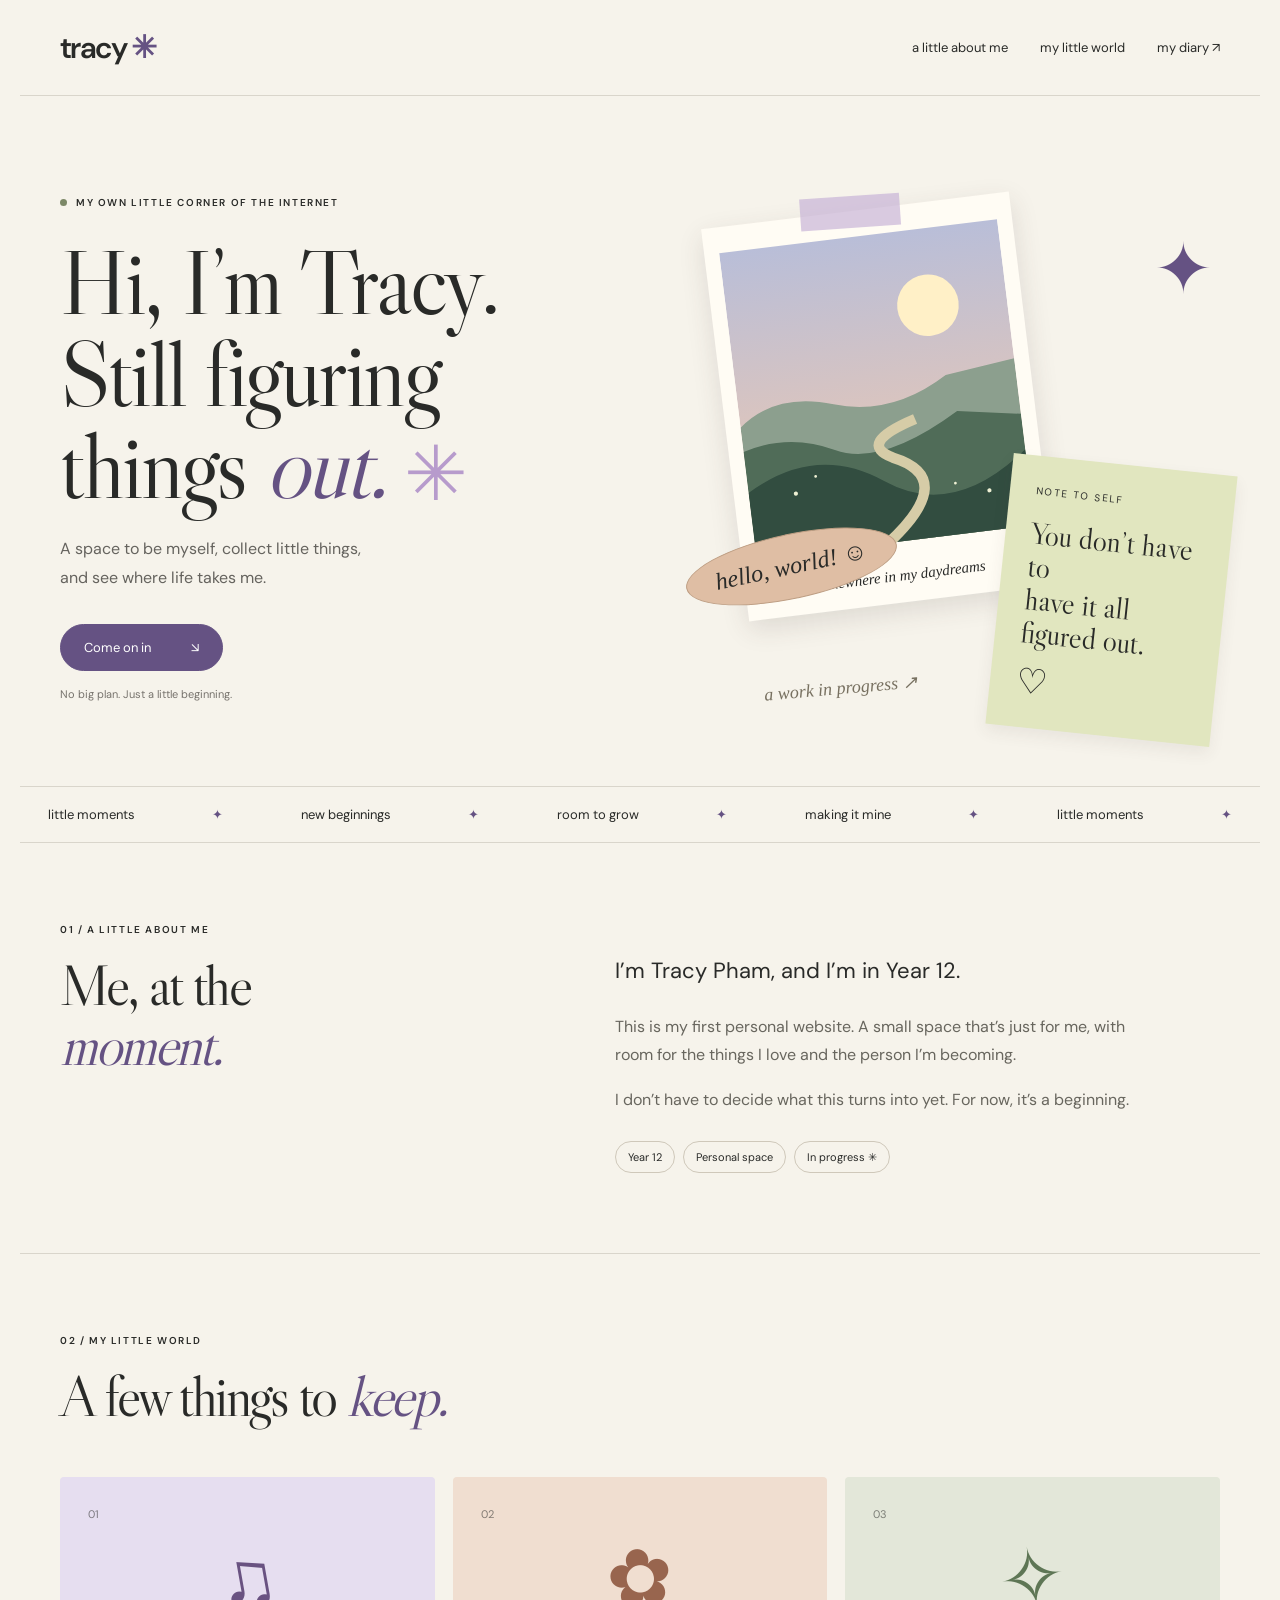
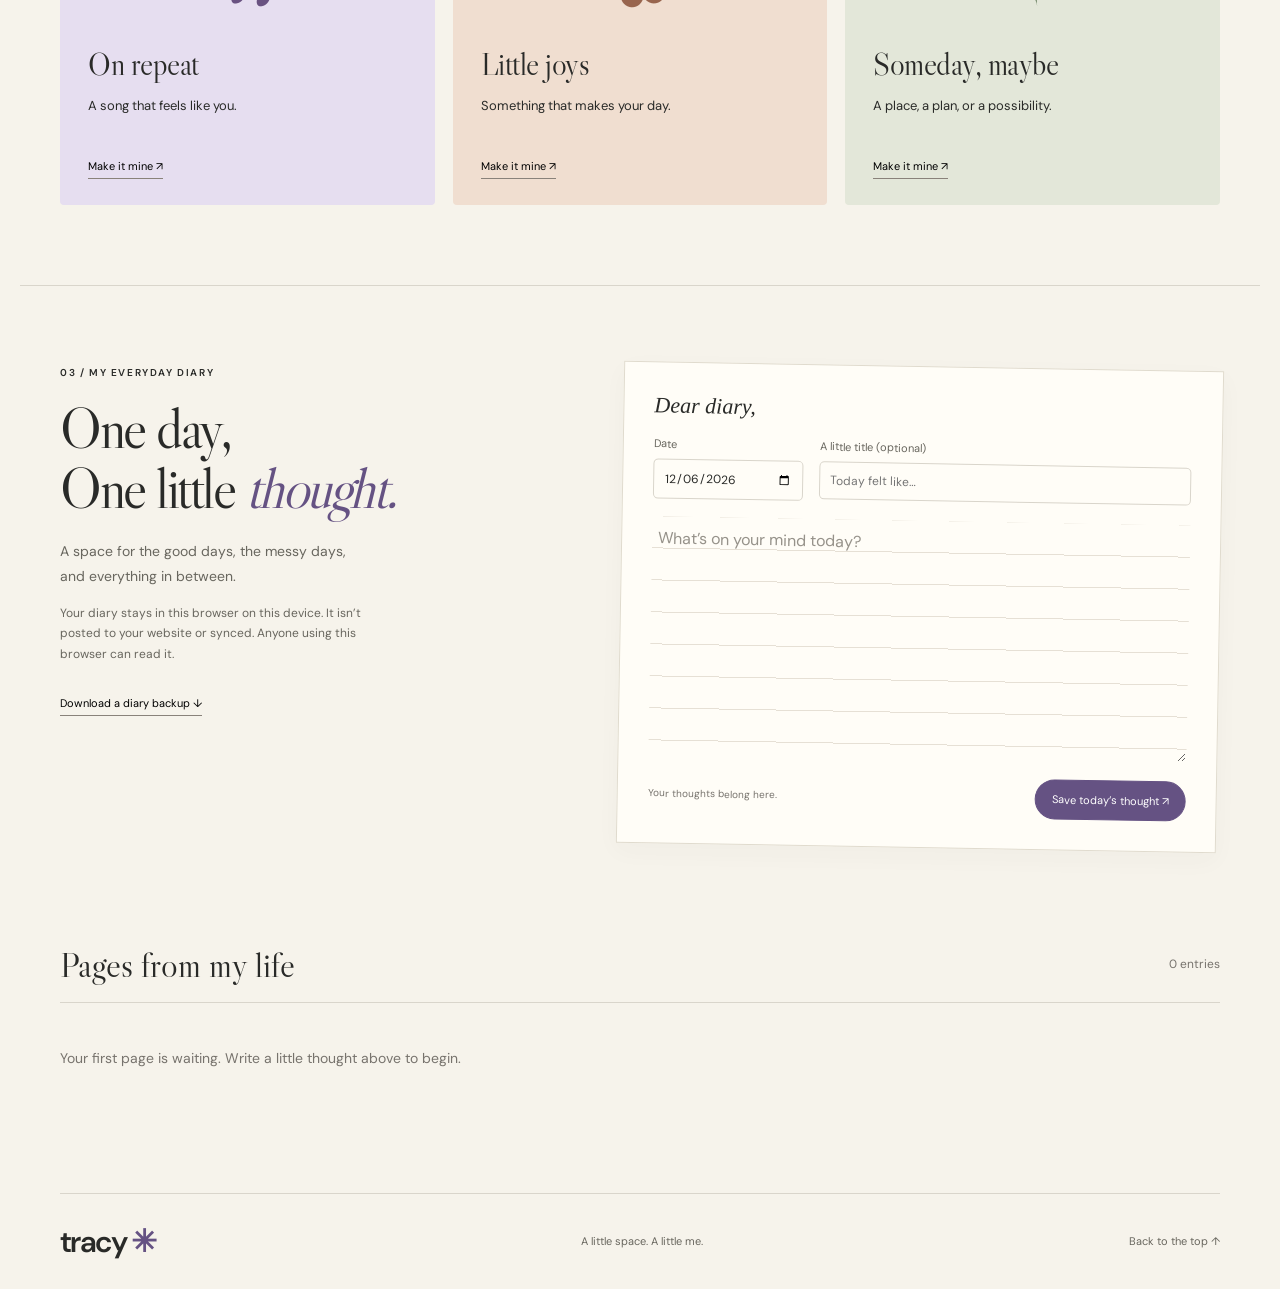
==== index.html @ 5a99266e "Change diary heading punctuation to a comma" ====
<!doctype html>
<html lang="en"><head><meta charset="utf-8"><meta name="viewport" content="width=device-width,initial-scale=1"><meta name="theme-color" content="#f6f3eb"><meta name="description" content="Tracy Pham's little corner of the internet. A place for thoughts, favourite things, and whatever comes next."><title>Tracy’s little corner</title><link rel="stylesheet" href="style.css"></head>
<body><header><a class="brand" href="#home">tracy<span>✳</span></a><nav aria-label="Main navigation"><a href="#about">a little about me</a><a href="#things">my little world</a><a href="#notes">my diary ↗</a></nav></header>
<main id="home"><section class="hero"><div class="hero-copy"><div class="eyebrow"><span class="dot"></span> MY OWN LITTLE CORNER OF THE INTERNET</div><h1>Hi, I’m Tracy.<br>Still figuring<br>things <em>out.</em><span class="asterisk" aria-hidden="true">✳</span></h1><p>A space to be myself, collect little things,<br class="desktop"> and see where life takes me.</p><a class="button" href="#about">Come on in <span>↘</span></a><div class="tiny">No big plan. Just a little beginning.</div></div>
<div class="collage" aria-label="Illustrated scrapbook with a sun, mountains, and a handwritten note"><div class="orbit" aria-hidden="true">✦</div><div class="photo"><div class="tape"></div><svg viewBox="0 0 400 440" role="img" aria-label="A peaceful illustrated landscape"><defs><linearGradient id="sky" x2="0" y2="1"><stop stop-color="#b9bed8"/><stop offset="1" stop-color="#f2c9ad"/></linearGradient></defs><rect width="400" height="440" fill="url(#sky)"/><circle cx="287" cy="110" r="44" fill="#fff0c7"/><path d="M0 251 Q55 207 136 234 T300 212 L400 200 V440 H0" fill="#8c9f8e"/><path d="M0 286 Q67 267 130 299 T310 265 L400 280 V440 H0" fill="#506c58"/><path d="M0 345 Q104 286 195 352 T400 331 V440 H0" fill="#324d40"/><path d="M190 440 Q300 360 211 320 Q161 294 249 269" fill="none" stroke="#d6cca7" stroke-width="15"/><g fill="#eef0d4"><circle cx="67" cy="354" r="3"/><circle cx="98" cy="333" r="2"/><circle cx="342" cy="383" r="3"/><circle cx="295" cy="367" r="2"/></g></svg><p>somewhere in my daydreams</p></div><div class="sticky"><span>note to self</span><p>You don’t have to<br>have it all<br>figured out.</p><span class="heart">♡</span></div><div class="name-sticker">hello, world! ☺</div><div class="scribble">a work in progress ↗</div></div></section>
<div class="ticker" aria-hidden="true">little moments <span>✦</span> new beginnings <span>✦</span> room to grow <span>✦</span> making it mine <span>✦</span> little moments <span>✦</span></div>
<section id="about" class="about"><div><div class="eyebrow">01 / A LITTLE ABOUT ME</div><h2>Me, at the<br><em>moment.</em></h2></div><div class="about-copy"><p class="lead">I’m Tracy Pham, and I’m in Year 12.</p><p>This is my first personal website. A small space that’s just for me, with room for the things I love and the person I’m becoming.</p><p>I don’t have to decide what this turns into yet. For now, it’s a beginning.</p><div class="tags"><span>Year 12</span><span>Personal space</span><span>In progress ✳</span></div></div></section>
<section id="things" class="world"><div class="section-top"><div><div class="eyebrow">02 / MY LITTLE WORLD</div><h2>A few things to <em>keep.</em></h2></div></div><div class="cards"><article class="card lavender"><span class="card-number">01</span><div class="card-art" aria-hidden="true">♫</div><h3>On repeat</h3><p id="music">A song that feels like you.</p><button class="edit" data-key="music" data-title="What’s on repeat?">Make it mine ↗</button></article><article class="card peach"><span class="card-number">02</span><div class="card-art flower" aria-hidden="true">✿</div><h3>Little joys</h3><p id="joy">Something that makes your day.</p><button class="edit" data-key="joy" data-title="What’s a little joy?">Make it mine ↗</button></article><article class="card green"><span class="card-number">03</span><div class="card-art" aria-hidden="true">✧</div><h3>Someday, maybe</h3><p id="dream">A place, a plan, or a possibility.</p><button class="edit" data-key="dream" data-title="What’s a someday dream?">Make it mine ↗</button></article></div></section>
<section id="notes" class="notes diary"><div><div class="eyebrow">03 / MY EVERYDAY DIARY</div><h2>One day,<br>One little <em>thought.</em></h2><p>A space for the good days, the messy days,<br>and everything in between.</p><p class="diary-privacy">Your diary stays in this browser on this device. It isn’t posted to your website or synced. Anyone using this browser can read it.</p><button id="export-diary" class="edit" type="button">Download a diary backup ↓</button></div><form id="note-form"><label for="note">Dear diary,</label><div class="diary-fields"><div><label for="entry-date">Date</label><input id="entry-date" type="date" required></div><div><label for="entry-title">A little title (optional)</label><input id="entry-title" maxlength="100" placeholder="Today felt like…"></div></div><textarea id="note" maxlength="12000" placeholder="What’s on your mind today?" rows="7" required></textarea><div class="note-bottom"><span id="save-status" role="status">Your thoughts belong here.</span><div class="diary-actions"><button id="cancel-edit" class="edit" type="button" hidden>Cancel edit</button><button id="save-entry" class="button" type="submit">Save today’s thought ↗</button></div></div></form><div class="diary-history"><div class="history-heading"><h3>Pages from my life</h3><span id="entry-count">0 entries</span></div><div id="diary-entries"></div></div></section>
<footer><a class="brand" href="#home">tracy<span>✳</span></a><p>A little space. A little me.</p><a href="#home">Back to the top ↑</a></footer></main>
<dialog id="edit-dialog"><form id="edit-form"><button class="close" type="button" aria-label="Close editor">×</button><h2 id="edit-title">Make it mine</h2><label for="edit-value">Your favourite thing</label><textarea id="edit-value" maxlength="180" rows="3" required></textarea><p>Your edit is saved on this browser only.</p><button class="button" type="submit">Save my favourite ↗</button></form></dialog><script src="app.js"></script><script src="diary.js"></script></body></html>
---- style.css ----
@import url('https://fonts.googleapis.com/css2?family=DM+Sans:wght@400;500;600;700&family=Libre+Caslon+Display&display=swap');
:root{--paper:#f6f3eb;--ink:#292a28;--purple:#655283;--line:#d9d5cb}*{box-sizing:border-box}html{scroll-behavior:smooth;scroll-padding-top:25px}body{margin:0;background:var(--paper);color:var(--ink);font-family:'DM Sans',sans-serif;font-size:16px}a{color:inherit;text-decoration:none}button,textarea{font:inherit}button,a,textarea{outline-offset:5px}header,main{max-width:1240px;margin:auto}header{display:flex;justify-content:space-between;align-items:center;padding:27px 40px;border-bottom:1px solid var(--line)}.brand{font-size:30px;font-weight:600;letter-spacing:-1.6px}.brand span{display:inline-block;color:var(--purple);font-size:31px;margin-left:5px}nav{display:flex;gap:32px;font-size:13px}nav a:hover,footer a:hover{text-decoration:underline}.hero{display:grid;grid-template-columns:1.1fr 1fr;min-height:690px;padding:73px 40px 58px;gap:35px;align-items:center}.eyebrow{font-size:10px;letter-spacing:1.6px;font-weight:600;display:flex;gap:9px;align-items:center}.dot{width:7px;height:7px;border-radius:100%;background:#7c8867}h1,h2{font-family:'Libre Caslon Display',Georgia,serif;font-weight:400;letter-spacing:-2.5px}h1{font-size:93px;line-height:.99;margin:27px 0 23px;position:relative}em{color:var(--purple);font-weight:400}.asterisk{color:#b79bcc;font-family:serif;font-size:76px;position:absolute;bottom:0;margin-left:18px}.hero-copy>p{font-size:16px;line-height:1.8;color:#65635e}.button{display:inline-flex;background:var(--purple);border:1px solid var(--purple);color:white;padding:14px 23px;border-radius:100px;gap:40px;align-items:center;font-size:13px;cursor:pointer}.button:hover{background:#4e3e68}.hero .button{margin-top:15px}.tiny{font-size:11px;color:#77736d;margin-top:16px}.collage{position:relative;height:500px}.photo{position:absolute;left:40px;top:10px;width:310px;background:#fffcf4;padding:15px 15px 3px;transform:rotate(-7deg);box-shadow:0 9px 27px #40383122}.photo svg{width:100%;display:block;height:330px;object-fit:cover}.photo p{font-family:Georgia,serif;font-style:italic;text-align:center;font-size:15px}.tape{position:absolute;top:-15px;left:100px;width:100px;height:32px;background:#c6b1d6a8;transform:rotate(3deg)}.sticky{position:absolute;top:265px;right:-4px;background:#e1e6bf;padding:23px 26px;width:225px;transform:rotate(6deg);box-shadow:0 7px 16px #40383113}.sticky>span:first-child{font-size:10px;text-transform:uppercase;letter-spacing:1.5px}.sticky p{font-family:'Libre Caslon Display',Georgia,serif;font-size:30px;line-height:1.1;margin:17px 0 10px}.heart{font-size:35px}.name-sticker{position:absolute;left:0;top:335px;background:#dfbea4;border:1px solid #be9e83;border-radius:50%;padding:18px 29px;font-family:Georgia,serif;font-style:italic;font-size:24px;transform:rotate(-12deg)}.orbit{position:absolute;right:7px;top:25px;font-size:70px;color:var(--purple)}.scribble{position:absolute;bottom:0;left:80px;font:italic 18px Georgia,serif;color:#777060;transform:rotate(-5deg)}.ticker{border-top:1px solid var(--line);border-bottom:1px solid var(--line);display:flex;justify-content:space-around;gap:22px;white-space:nowrap;overflow:hidden;padding:19px 0;font-size:13px}.ticker span{color:var(--purple)}section:not(.hero){padding:80px 40px}.about{display:grid;grid-template-columns:1fr 1.3fr;gap:90px;border-bottom:1px solid var(--line)}h2{font-size:57px;line-height:1.05;margin:20px 0}.about-copy{padding-top:28px;max-width:550px}.about-copy p{color:#68665e;line-height:1.8}.about-copy .lead{color:var(--ink);font-size:22px;margin-top:0}.tags{display:flex;gap:8px;flex-wrap:wrap;margin-top:26px}.tags span{font-size:11px;padding:8px 12px;border:1px solid #cfc8ba;border-radius:30px}.section-top{display:flex;justify-content:space-between;align-items:center;margin-bottom:30px}.section-top>p{font-size:13px;line-height:1.8;color:#68665e}.cards{display:grid;grid-template-columns:repeat(3,1fr);gap:18px}.card{padding:25px 28px 26px;border-radius:4px;position:relative;min-height:310px}.lavender{background:#e6def0}.peach{background:#f0ded0}.green{background:#e3e7d9}.card-number{font-size:11px;opacity:.55}.card-art{text-align:center;font:80px Georgia,serif;color:#695281;height:112px;line-height:112px;transform:rotate(-10deg)}.flower{color:#98654e}.green .card-art{color:#5e7655}.card h3{font-family:'Libre Caslon Display',Georgia,serif;font-weight:400;font-size:31px;letter-spacing:-.5px;margin:10px 0}.card p{font-size:13px;line-height:1.6;min-height:42px;overflow-wrap:anywhere}.edit{background:none;border:0;border-bottom:1px solid #89827a;padding:8px 0 5px;font-size:11px;cursor:pointer}.edit:hover{color:var(--purple)}.storage-note{color:#77736d;font-size:11px;margin-top:20px}.notes{border-top:1px solid var(--line);display:grid;grid-template-columns:1fr 1.2fr;gap:60px}.notes>div>p{font-size:14px;line-height:1.8;color:#68665e}#note-form{background:#fffdf7;border:1px solid #e0dbce;padding:30px;transform:rotate(1deg);box-shadow:0 8px 25px #40383108}label{display:block;font-family:Georgia,serif;font-style:italic;font-size:22px;margin-bottom:18px}textarea{width:100%;resize:vertical;color:var(--ink);background:transparent;border:0;line-height:2;padding:6px;background-image:repeating-linear-gradient(transparent,transparent 31px,#e6e0d5 31px,#e6e0d5 32px)}textarea::placeholder{color:#96928a}.note-bottom{display:flex;align-items:center;justify-content:space-between;gap:20px;margin-top:15px}#save-status{font-size:10px;color:#77736d}.note-bottom .button{font-size:11px;padding:12px 16px;gap:6px}footer{margin:0 40px;border-top:1px solid var(--line);padding:27px 0;display:flex;justify-content:space-between;align-items:center}footer p,footer>a:last-child{font-size:11px;color:#68665e}dialog{background:var(--paper);color:var(--ink);border:1px solid var(--line);border-radius:12px;padding:32px;max-width:480px;width:calc(100% - 36px)}dialog::backdrop{background:#292a2855;backdrop-filter:blur(3px)}dialog h2{font-size:40px;letter-spacing:-1px}dialog label{font:12px 'DM Sans',sans-serif;margin-top:25px}dialog p{font-size:11px;color:#77736d}dialog .close{position:absolute;right:17px;top:10px;border:0;background:transparent;font-size:28px;cursor:pointer}dialog .button{margin-top:15px}@media(min-width:1300px){.hero{min-height:740px}}@media(max-width:900px){h1{font-size:75px}.hero{gap:10px}.photo{left:15px;width:260px}.photo svg{height:290px}.sticky{right:0;top:255px;width:200px}.name-sticker{top:350px;font-size:20px}.about{gap:35px}.notes{gap:25px}.note-bottom{align-items:flex-start;flex-direction:column}.cards{gap:12px}.card{padding:20px}}@media(max-width:650px){header{padding:20px 22px}nav{gap:17px;font-size:11px}nav a:first-child{display:none}.hero{grid-template-columns:1fr;padding:45px 24px 30px;gap:40px}.eyebrow{font-size:9px}h1{font-size:76px}.asterisk{font-size:55px}.collage{height:465px;max-width:350px;width:100%;margin:auto}.photo{left:25px;width:265px}.sticky{top:250px;right:-3px}.scribble{left:42px}.ticker{justify-content:flex-start;padding-left:24px;font-size:12px}section:not(.hero){padding:50px 24px}.about,.notes{grid-template-columns:1fr;gap:10px}h2{font-size:49px}.about-copy{padding-top:6px}.section-top{display:block}.section-top>p{margin-bottom:25px}.cards{grid-template-columns:1fr}.card{min-height:245px;padding:22px 28px}.card-art{position:absolute;right:28px;top:18px;height:100px}.card h3{margin-top:40px}.card p{max-width:230px}.note-bottom{align-items:center;flex-direction:row}#note-form{padding:22px;transform:none}footer{margin:0 24px;flex-wrap:wrap;gap:20px}footer p{display:none}}@media(prefers-reduced-motion:reduce){html{scroll-behavior:auto}}
.diary-privacy{max-width:340px;font-size:12px!important;line-height:1.7!important}.diary-fields{display:grid;grid-template-columns:150px 1fr;gap:16px;margin-bottom:18px}.diary-fields label{font:11px 'DM Sans',sans-serif;font-style:normal;margin-bottom:8px;color:#68665e}.diary-fields input{width:100%;min-width:0;background:transparent;border:1px solid #d9d5cb;border-radius:5px;padding:10px;font:12px 'DM Sans',sans-serif;color:var(--ink)}.diary-history{grid-column:1/-1;margin-top:35px}.history-heading{display:flex;align-items:center;justify-content:space-between;border-bottom:1px solid var(--line);padding-bottom:16px;gap:16px}.history-heading h3{font:35px 'Libre Caslon Display',Georgia,serif;margin:0}.history-heading>span{font-size:12px;color:#77736d}.diary-page{padding:28px 0;border-bottom:1px solid var(--line)}.diary-page time{font-size:10px;color:var(--purple);text-transform:uppercase;letter-spacing:1px}.diary-page h4{font:29px 'Libre Caslon Display',Georgia,serif;margin:13px 0}.diary-page p{white-space:pre-wrap;overflow-wrap:anywhere;font-size:14px;line-height:1.9;max-width:800px;margin:12px 0}.page-actions,.diary-actions{display:flex;gap:18px;align-items:center}.page-actions .edit{font-size:11px}.empty-diary{padding:32px 0;color:#77736d;font-size:14px}.diary-actions [hidden]{display:none}.diary textarea{min-height:180px}#export-diary{margin-top:12px}@media(max-width:650px){.diary-fields{grid-template-columns:1fr}.diary .note-bottom{flex-direction:column;align-items:flex-start}.history-heading h3{font-size:29px}.diary-history{margin-top:25px}}
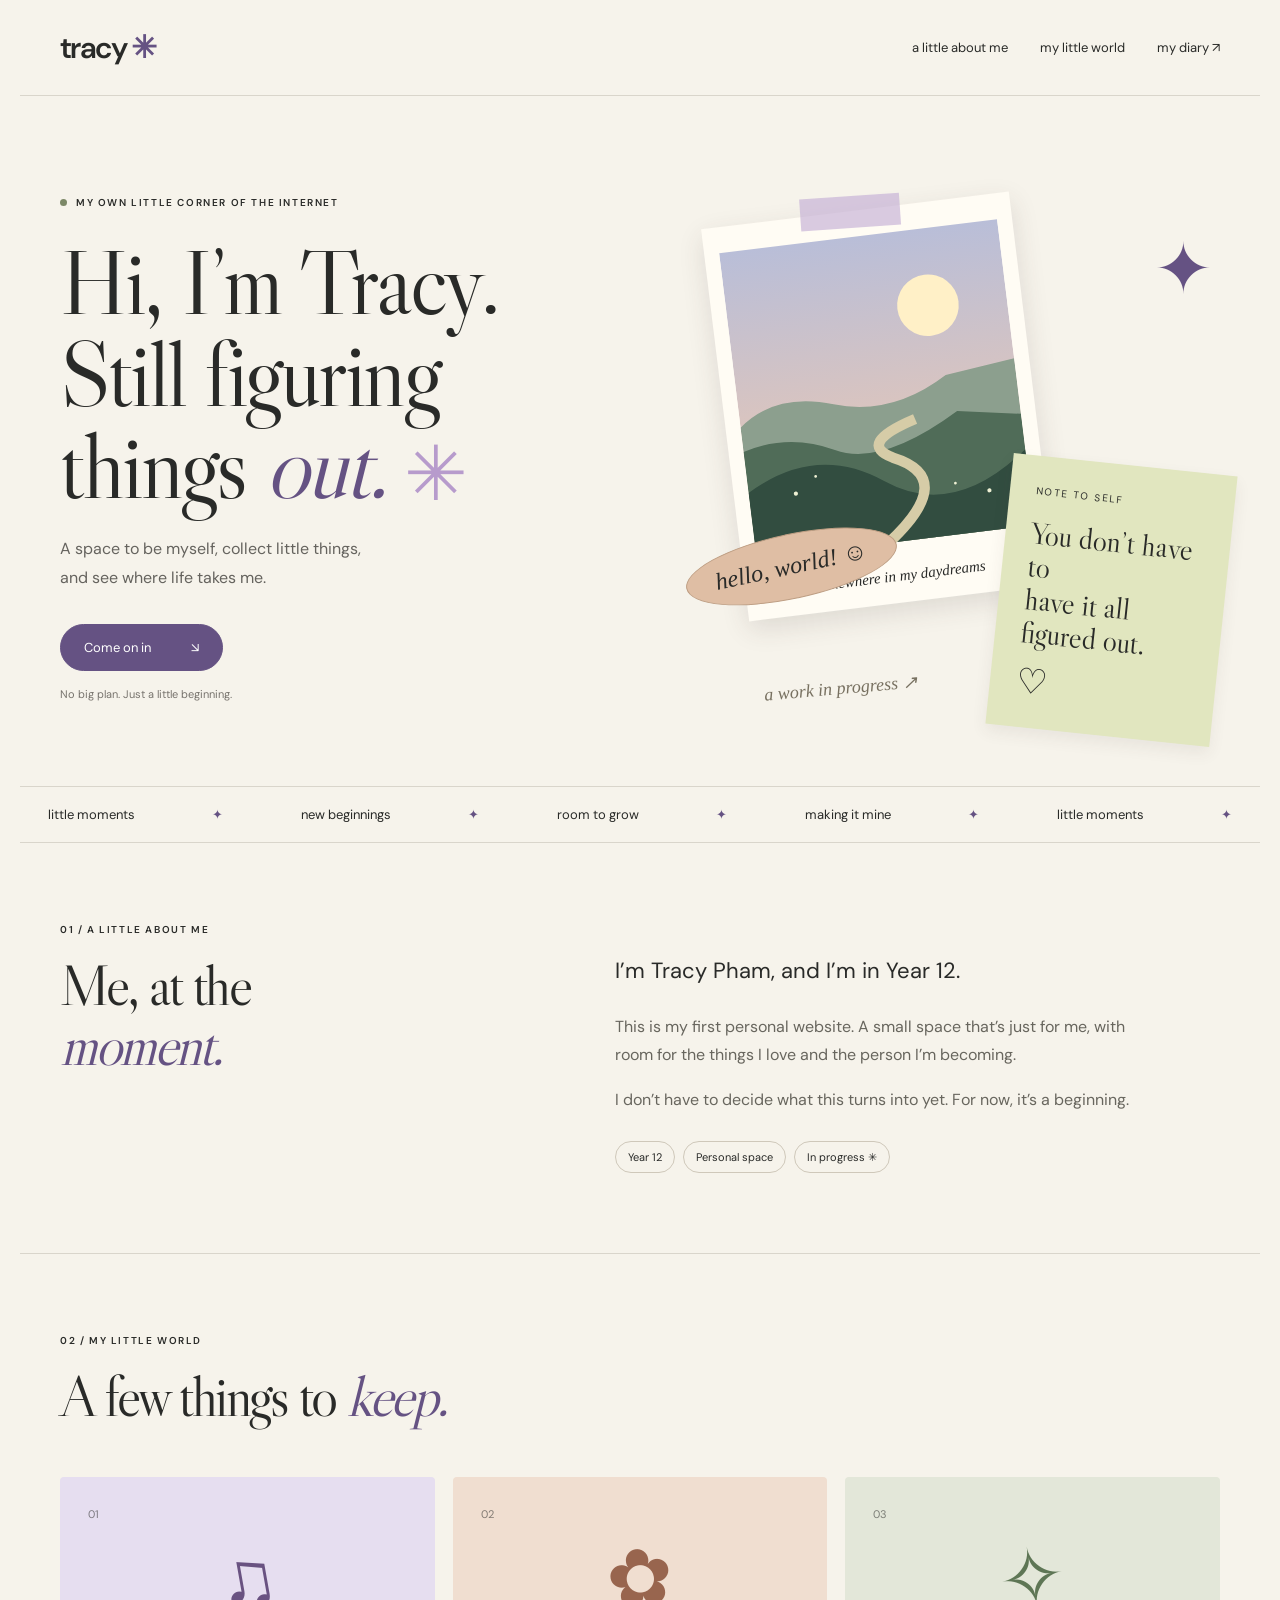
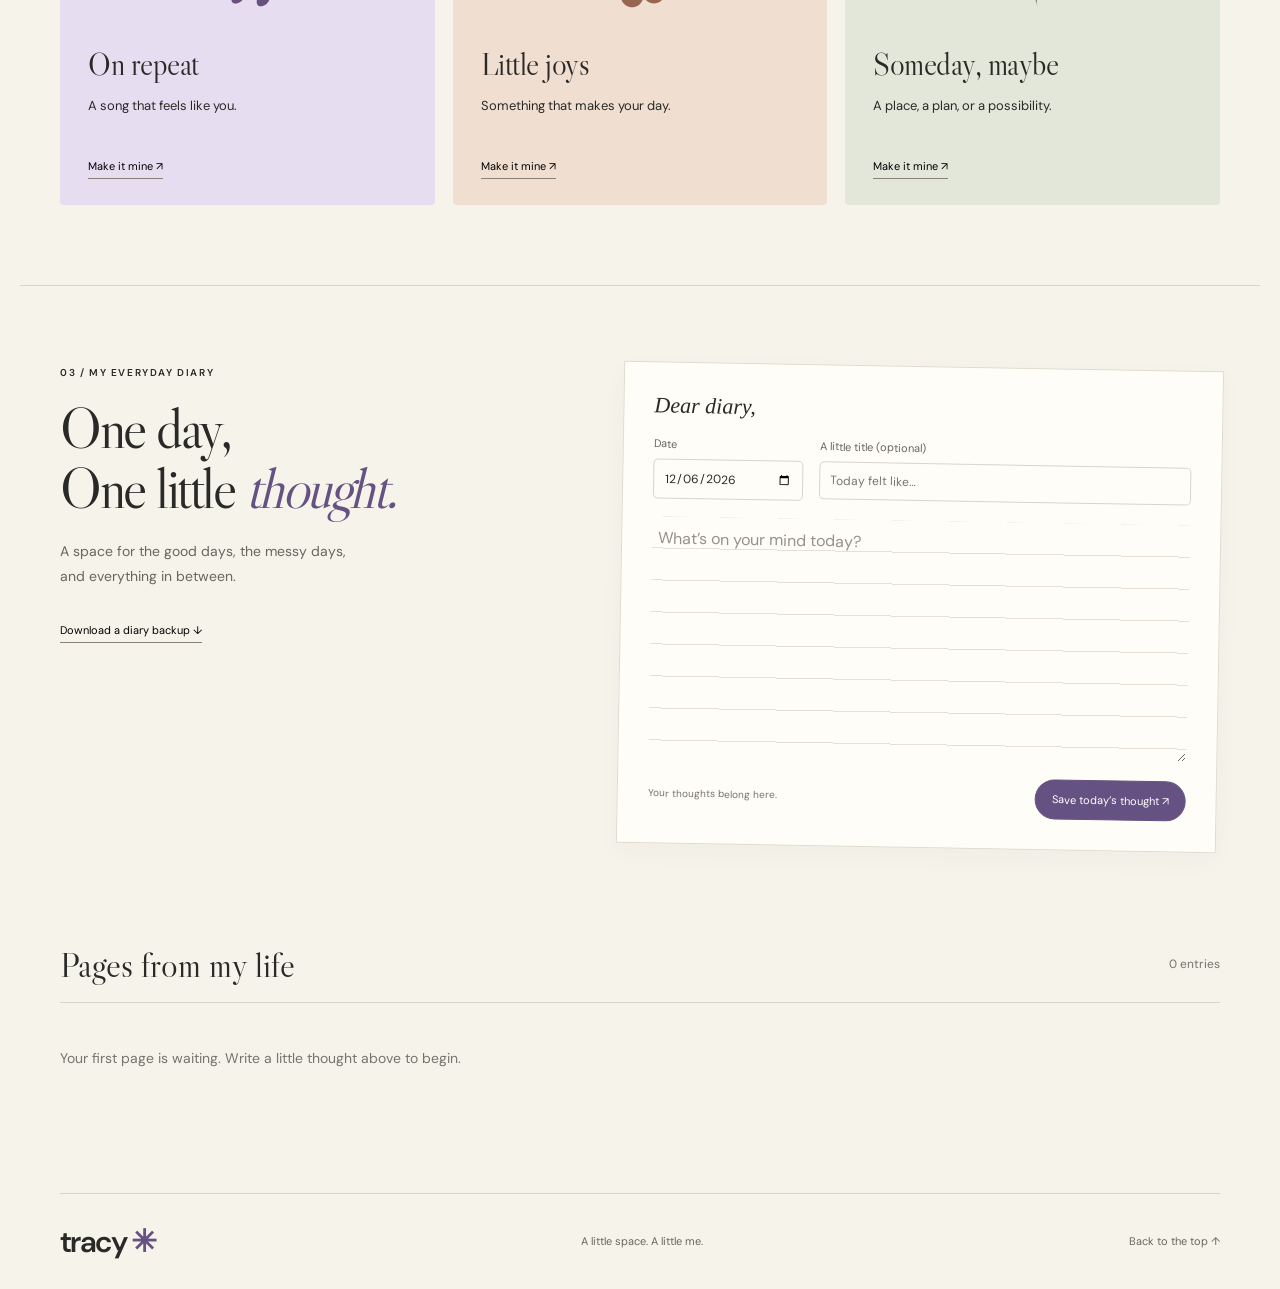
==== commit d890209a: "Remove diary explanatory paragraph" ====
--- a/index.html
+++ b/index.html
@@ -6,6 +6,6 @@
 <div class="ticker" aria-hidden="true">little moments <span>✦</span> new beginnings <span>✦</span> room to grow <span>✦</span> making it mine <span>✦</span> little moments <span>✦</span></div>
 <section id="about" class="about"><div><div class="eyebrow">01 / A LITTLE ABOUT ME</div><h2>Me, at the<br><em>moment.</em></h2></div><div class="about-copy"><p class="lead">I’m Tracy Pham, and I’m in Year 12.</p><p>This is my first personal website. A small space that’s just for me, with room for the things I love and the person I’m becoming.</p><p>I don’t have to decide what this turns into yet. For now, it’s a beginning.</p><div class="tags"><span>Year 12</span><span>Personal space</span><span>In progress ✳</span></div></div></section>
 <section id="things" class="world"><div class="section-top"><div><div class="eyebrow">02 / MY LITTLE WORLD</div><h2>A few things to <em>keep.</em></h2></div></div><div class="cards"><article class="card lavender"><span class="card-number">01</span><div class="card-art" aria-hidden="true">♫</div><h3>On repeat</h3><p id="music">A song that feels like you.</p><button class="edit" data-key="music" data-title="What’s on repeat?">Make it mine ↗</button></article><article class="card peach"><span class="card-number">02</span><div class="card-art flower" aria-hidden="true">✿</div><h3>Little joys</h3><p id="joy">Something that makes your day.</p><button class="edit" data-key="joy" data-title="What’s a little joy?">Make it mine ↗</button></article><article class="card green"><span class="card-number">03</span><div class="card-art" aria-hidden="true">✧</div><h3>Someday, maybe</h3><p id="dream">A place, a plan, or a possibility.</p><button class="edit" data-key="dream" data-title="What’s a someday dream?">Make it mine ↗</button></article></div></section>
-<section id="notes" class="notes diary"><div><div class="eyebrow">03 / MY EVERYDAY DIARY</div><h2>One day,<br>One little <em>thought.</em></h2><p>A space for the good days, the messy days,<br>and everything in between.</p><p class="diary-privacy">Your diary stays in this browser on this device. It isn’t posted to your website or synced. Anyone using this browser can read it.</p><button id="export-diary" class="edit" type="button">Download a diary backup ↓</button></div><form id="note-form"><label for="note">Dear diary,</label><div class="diary-fields"><div><label for="entry-date">Date</label><input id="entry-date" type="date" required></div><div><label for="entry-title">A little title (optional)</label><input id="entry-title" maxlength="100" placeholder="Today felt like…"></div></div><textarea id="note" maxlength="12000" placeholder="What’s on your mind today?" rows="7" required></textarea><div class="note-bottom"><span id="save-status" role="status">Your thoughts belong here.</span><div class="diary-actions"><button id="cancel-edit" class="edit" type="button" hidden>Cancel edit</button><button id="save-entry" class="button" type="submit">Save today’s thought ↗</button></div></div></form><div class="diary-history"><div class="history-heading"><h3>Pages from my life</h3><span id="entry-count">0 entries</span></div><div id="diary-entries"></div></div></section>
+<section id="notes" class="notes diary"><div><div class="eyebrow">03 / MY EVERYDAY DIARY</div><h2>One day,<br>One little <em>thought.</em></h2><p>A space for the good days, the messy days,<br>and everything in between.</p><button id="export-diary" class="edit" type="button">Download a diary backup ↓</button></div><form id="note-form"><label for="note">Dear diary,</label><div class="diary-fields"><div><label for="entry-date">Date</label><input id="entry-date" type="date" required></div><div><label for="entry-title">A little title (optional)</label><input id="entry-title" maxlength="100" placeholder="Today felt like…"></div></div><textarea id="note" maxlength="12000" placeholder="What’s on your mind today?" rows="7" required></textarea><div class="note-bottom"><span id="save-status" role="status">Your thoughts belong here.</span><div class="diary-actions"><button id="cancel-edit" class="edit" type="button" hidden>Cancel edit</button><button id="save-entry" class="button" type="submit">Save today’s thought ↗</button></div></div></form><div class="diary-history"><div class="history-heading"><h3>Pages from my life</h3><span id="entry-count">0 entries</span></div><div id="diary-entries"></div></div></section>
 <footer><a class="brand" href="#home">tracy<span>✳</span></a><p>A little space. A little me.</p><a href="#home">Back to the top ↑</a></footer></main>
 <dialog id="edit-dialog"><form id="edit-form"><button class="close" type="button" aria-label="Close editor">×</button><h2 id="edit-title">Make it mine</h2><label for="edit-value">Your favourite thing</label><textarea id="edit-value" maxlength="180" rows="3" required></textarea><p>Your edit is saved on this browser only.</p><button class="button" type="submit">Save my favourite ↗</button></form></dialog><script src="app.js"></script><script src="diary.js"></script></body></html>
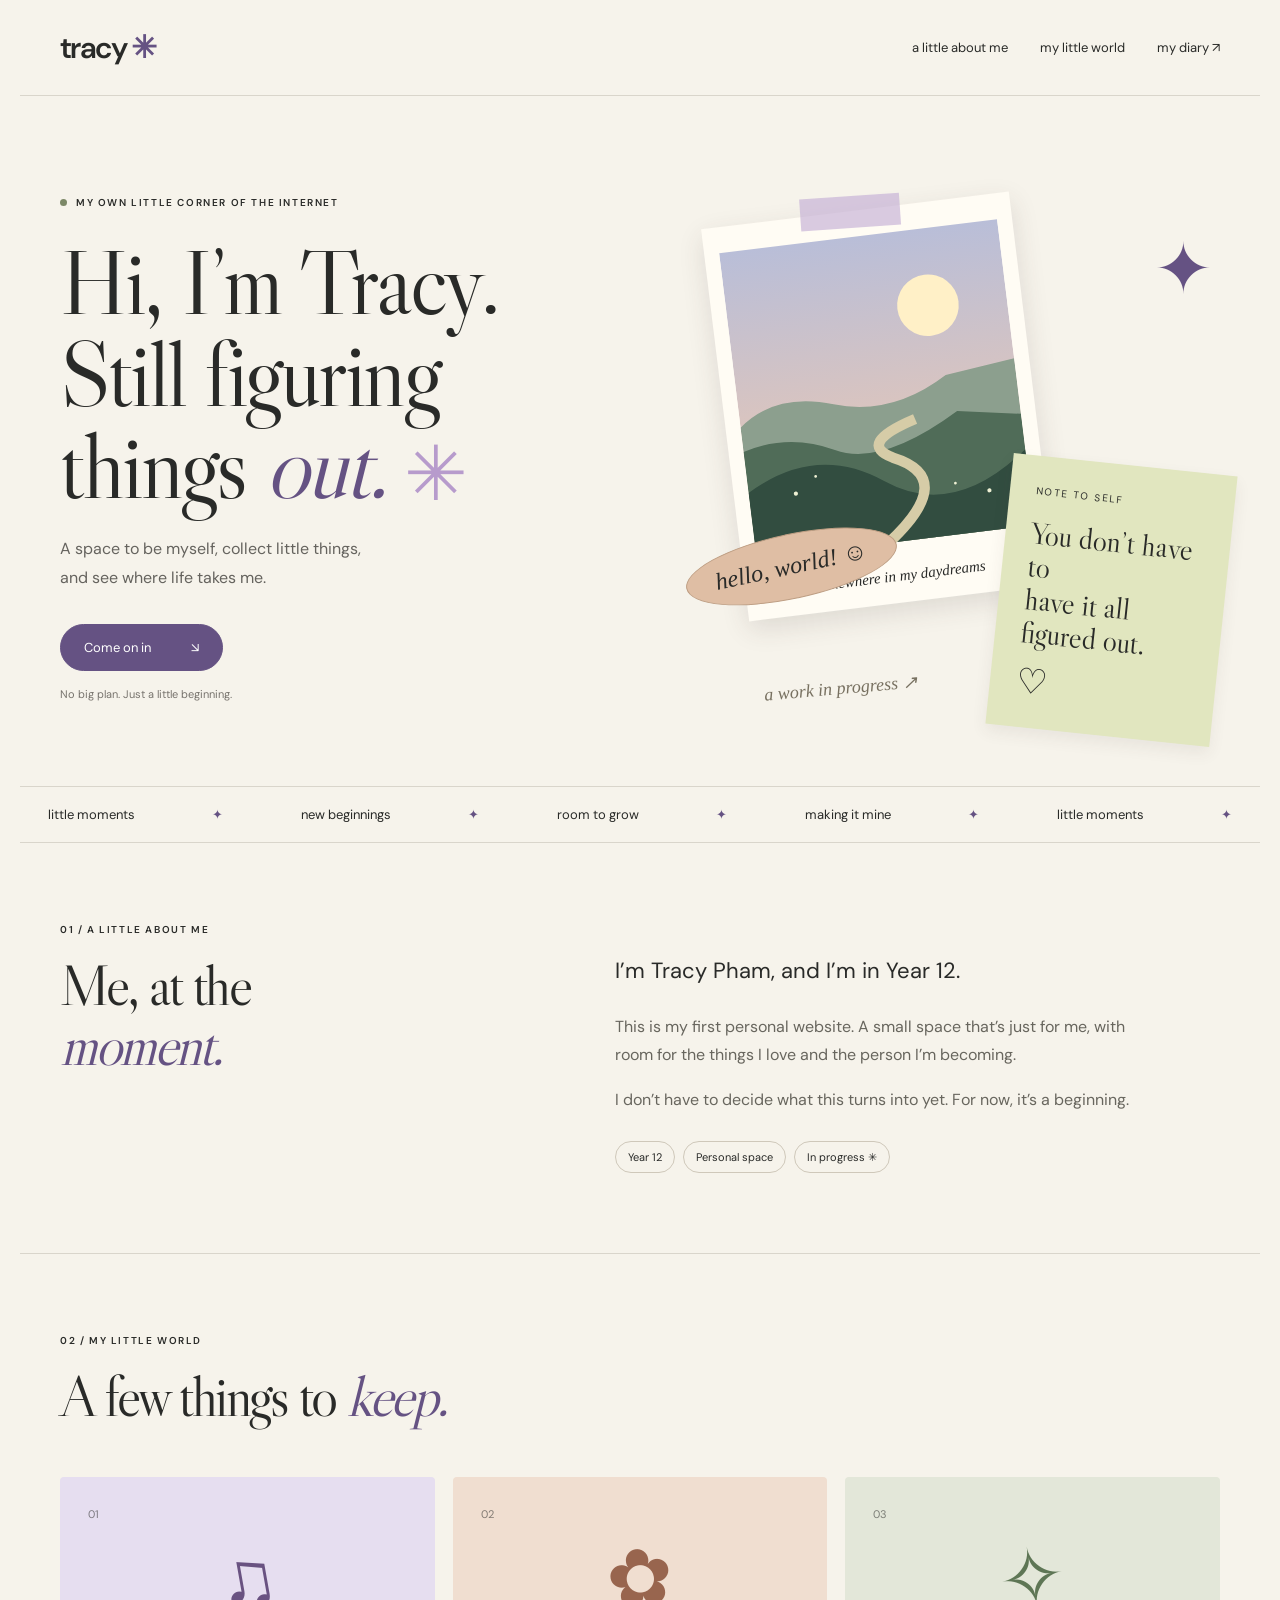
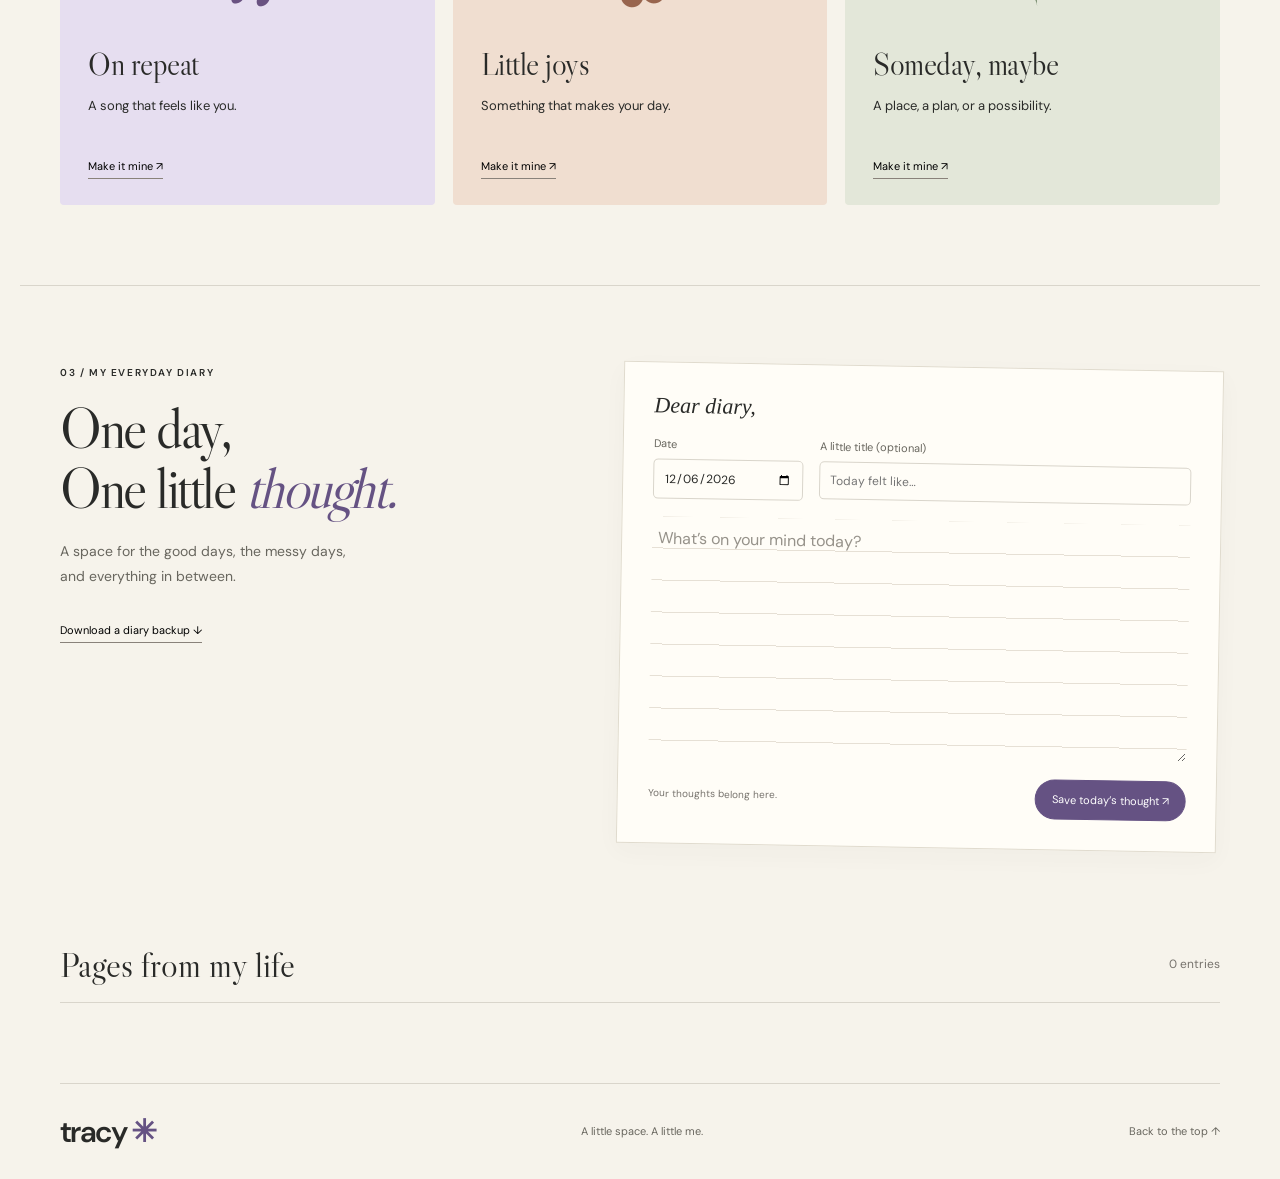
==== commit fa523545: "Load updated diary script so removed text disappears" ====
--- a/index.html
+++ b/index.html
@@ -8,4 +8,4 @@
 <section id="things" class="world"><div class="section-top"><div><div class="eyebrow">02 / MY LITTLE WORLD</div><h2>A few things to <em>keep.</em></h2></div></div><div class="cards"><article class="card lavender"><span class="card-number">01</span><div class="card-art" aria-hidden="true">♫</div><h3>On repeat</h3><p id="music">A song that feels like you.</p><button class="edit" data-key="music" data-title="What’s on repeat?">Make it mine ↗</button></article><article class="card peach"><span class="card-number">02</span><div class="card-art flower" aria-hidden="true">✿</div><h3>Little joys</h3><p id="joy">Something that makes your day.</p><button class="edit" data-key="joy" data-title="What’s a little joy?">Make it mine ↗</button></article><article class="card green"><span class="card-number">03</span><div class="card-art" aria-hidden="true">✧</div><h3>Someday, maybe</h3><p id="dream">A place, a plan, or a possibility.</p><button class="edit" data-key="dream" data-title="What’s a someday dream?">Make it mine ↗</button></article></div></section>
 <section id="notes" class="notes diary"><div><div class="eyebrow">03 / MY EVERYDAY DIARY</div><h2>One day,<br>One little <em>thought.</em></h2><p>A space for the good days, the messy days,<br>and everything in between.</p><button id="export-diary" class="edit" type="button">Download a diary backup ↓</button></div><form id="note-form"><label for="note">Dear diary,</label><div class="diary-fields"><div><label for="entry-date">Date</label><input id="entry-date" type="date" required></div><div><label for="entry-title">A little title (optional)</label><input id="entry-title" maxlength="100" placeholder="Today felt like…"></div></div><textarea id="note" maxlength="12000" placeholder="What’s on your mind today?" rows="7" required></textarea><div class="note-bottom"><span id="save-status" role="status">Your thoughts belong here.</span><div class="diary-actions"><button id="cancel-edit" class="edit" type="button" hidden>Cancel edit</button><button id="save-entry" class="button" type="submit">Save today’s thought ↗</button></div></div></form><div class="diary-history"><div class="history-heading"><h3>Pages from my life</h3><span id="entry-count">0 entries</span></div><div id="diary-entries"></div></div></section>
 <footer><a class="brand" href="#home">tracy<span>✳</span></a><p>A little space. A little me.</p><a href="#home">Back to the top ↑</a></footer></main>
-<dialog id="edit-dialog"><form id="edit-form"><button class="close" type="button" aria-label="Close editor">×</button><h2 id="edit-title">Make it mine</h2><label for="edit-value">Your favourite thing</label><textarea id="edit-value" maxlength="180" rows="3" required></textarea><p>Your edit is saved on this browser only.</p><button class="button" type="submit">Save my favourite ↗</button></form></dialog><script src="app.js"></script><script src="diary.js"></script></body></html>
+<dialog id="edit-dialog"><form id="edit-form"><button class="close" type="button" aria-label="Close editor">×</button><h2 id="edit-title">Make it mine</h2><label for="edit-value">Your favourite thing</label><textarea id="edit-value" maxlength="180" rows="3" required></textarea><p>Your edit is saved on this browser only.</p><button class="button" type="submit">Save my favourite ↗</button></form></dialog><script src="app.js"></script><script src="diary.js?v=039fd3fd"></script></body></html>
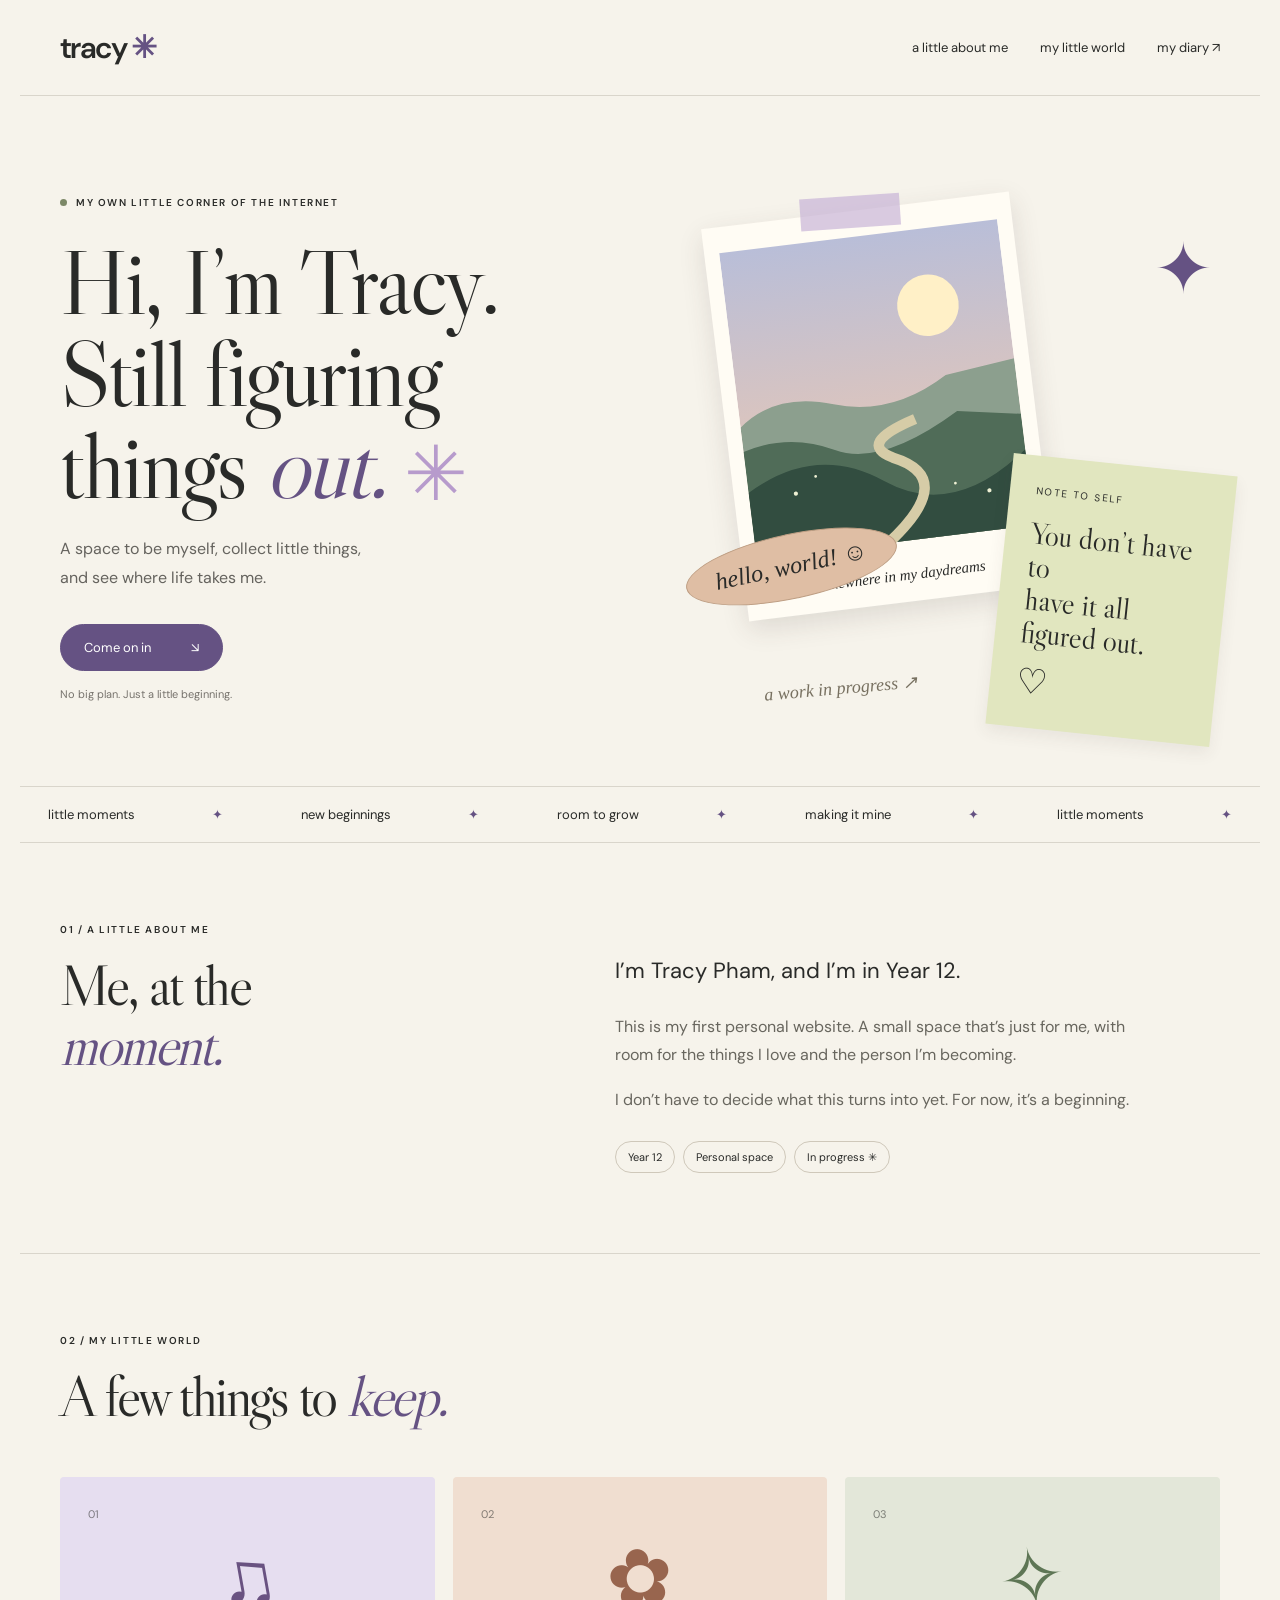
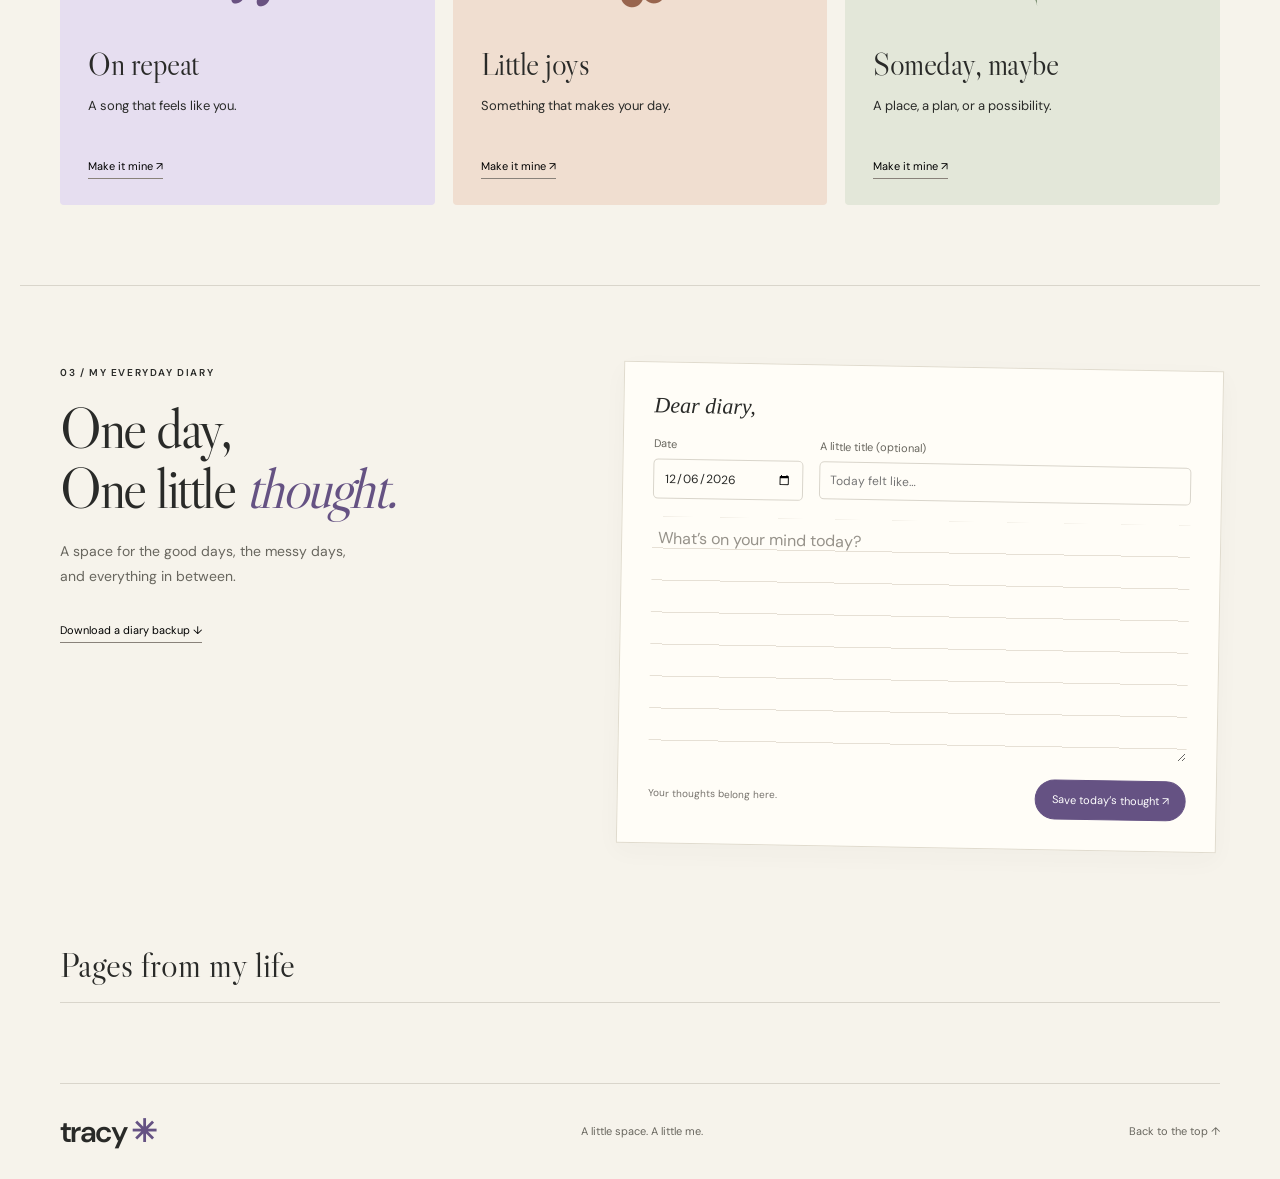
==== commit 71ad923c: "Remove diary entry count" ====
--- a/index.html
+++ b/index.html
@@ -6,6 +6,6 @@
 <div class="ticker" aria-hidden="true">little moments <span>✦</span> new beginnings <span>✦</span> room to grow <span>✦</span> making it mine <span>✦</span> little moments <span>✦</span></div>
 <section id="about" class="about"><div><div class="eyebrow">01 / A LITTLE ABOUT ME</div><h2>Me, at the<br><em>moment.</em></h2></div><div class="about-copy"><p class="lead">I’m Tracy Pham, and I’m in Year 12.</p><p>This is my first personal website. A small space that’s just for me, with room for the things I love and the person I’m becoming.</p><p>I don’t have to decide what this turns into yet. For now, it’s a beginning.</p><div class="tags"><span>Year 12</span><span>Personal space</span><span>In progress ✳</span></div></div></section>
 <section id="things" class="world"><div class="section-top"><div><div class="eyebrow">02 / MY LITTLE WORLD</div><h2>A few things to <em>keep.</em></h2></div></div><div class="cards"><article class="card lavender"><span class="card-number">01</span><div class="card-art" aria-hidden="true">♫</div><h3>On repeat</h3><p id="music">A song that feels like you.</p><button class="edit" data-key="music" data-title="What’s on repeat?">Make it mine ↗</button></article><article class="card peach"><span class="card-number">02</span><div class="card-art flower" aria-hidden="true">✿</div><h3>Little joys</h3><p id="joy">Something that makes your day.</p><button class="edit" data-key="joy" data-title="What’s a little joy?">Make it mine ↗</button></article><article class="card green"><span class="card-number">03</span><div class="card-art" aria-hidden="true">✧</div><h3>Someday, maybe</h3><p id="dream">A place, a plan, or a possibility.</p><button class="edit" data-key="dream" data-title="What’s a someday dream?">Make it mine ↗</button></article></div></section>
-<section id="notes" class="notes diary"><div><div class="eyebrow">03 / MY EVERYDAY DIARY</div><h2>One day,<br>One little <em>thought.</em></h2><p>A space for the good days, the messy days,<br>and everything in between.</p><button id="export-diary" class="edit" type="button">Download a diary backup ↓</button></div><form id="note-form"><label for="note">Dear diary,</label><div class="diary-fields"><div><label for="entry-date">Date</label><input id="entry-date" type="date" required></div><div><label for="entry-title">A little title (optional)</label><input id="entry-title" maxlength="100" placeholder="Today felt like…"></div></div><textarea id="note" maxlength="12000" placeholder="What’s on your mind today?" rows="7" required></textarea><div class="note-bottom"><span id="save-status" role="status">Your thoughts belong here.</span><div class="diary-actions"><button id="cancel-edit" class="edit" type="button" hidden>Cancel edit</button><button id="save-entry" class="button" type="submit">Save today’s thought ↗</button></div></div></form><div class="diary-history"><div class="history-heading"><h3>Pages from my life</h3><span id="entry-count">0 entries</span></div><div id="diary-entries"></div></div></section>
+<section id="notes" class="notes diary"><div><div class="eyebrow">03 / MY EVERYDAY DIARY</div><h2>One day,<br>One little <em>thought.</em></h2><p>A space for the good days, the messy days,<br>and everything in between.</p><button id="export-diary" class="edit" type="button">Download a diary backup ↓</button></div><form id="note-form"><label for="note">Dear diary,</label><div class="diary-fields"><div><label for="entry-date">Date</label><input id="entry-date" type="date" required></div><div><label for="entry-title">A little title (optional)</label><input id="entry-title" maxlength="100" placeholder="Today felt like…"></div></div><textarea id="note" maxlength="12000" placeholder="What’s on your mind today?" rows="7" required></textarea><div class="note-bottom"><span id="save-status" role="status">Your thoughts belong here.</span><div class="diary-actions"><button id="cancel-edit" class="edit" type="button" hidden>Cancel edit</button><button id="save-entry" class="button" type="submit">Save today’s thought ↗</button></div></div></form><div class="diary-history"><div class="history-heading"><h3>Pages from my life</h3></div><div id="diary-entries"></div></div></section>
 <footer><a class="brand" href="#home">tracy<span>✳</span></a><p>A little space. A little me.</p><a href="#home">Back to the top ↑</a></footer></main>
-<dialog id="edit-dialog"><form id="edit-form"><button class="close" type="button" aria-label="Close editor">×</button><h2 id="edit-title">Make it mine</h2><label for="edit-value">Your favourite thing</label><textarea id="edit-value" maxlength="180" rows="3" required></textarea><p>Your edit is saved on this browser only.</p><button class="button" type="submit">Save my favourite ↗</button></form></dialog><script src="app.js"></script><script src="diary.js?v=039fd3fd"></script></body></html>
+<dialog id="edit-dialog"><form id="edit-form"><button class="close" type="button" aria-label="Close editor">×</button><h2 id="edit-title">Make it mine</h2><label for="edit-value">Your favourite thing</label><textarea id="edit-value" maxlength="180" rows="3" required></textarea><p>Your edit is saved on this browser only.</p><button class="button" type="submit">Save my favourite ↗</button></form></dialog><script src="app.js"></script><script src="diary.js?v=no-entry-count"></script></body></html>
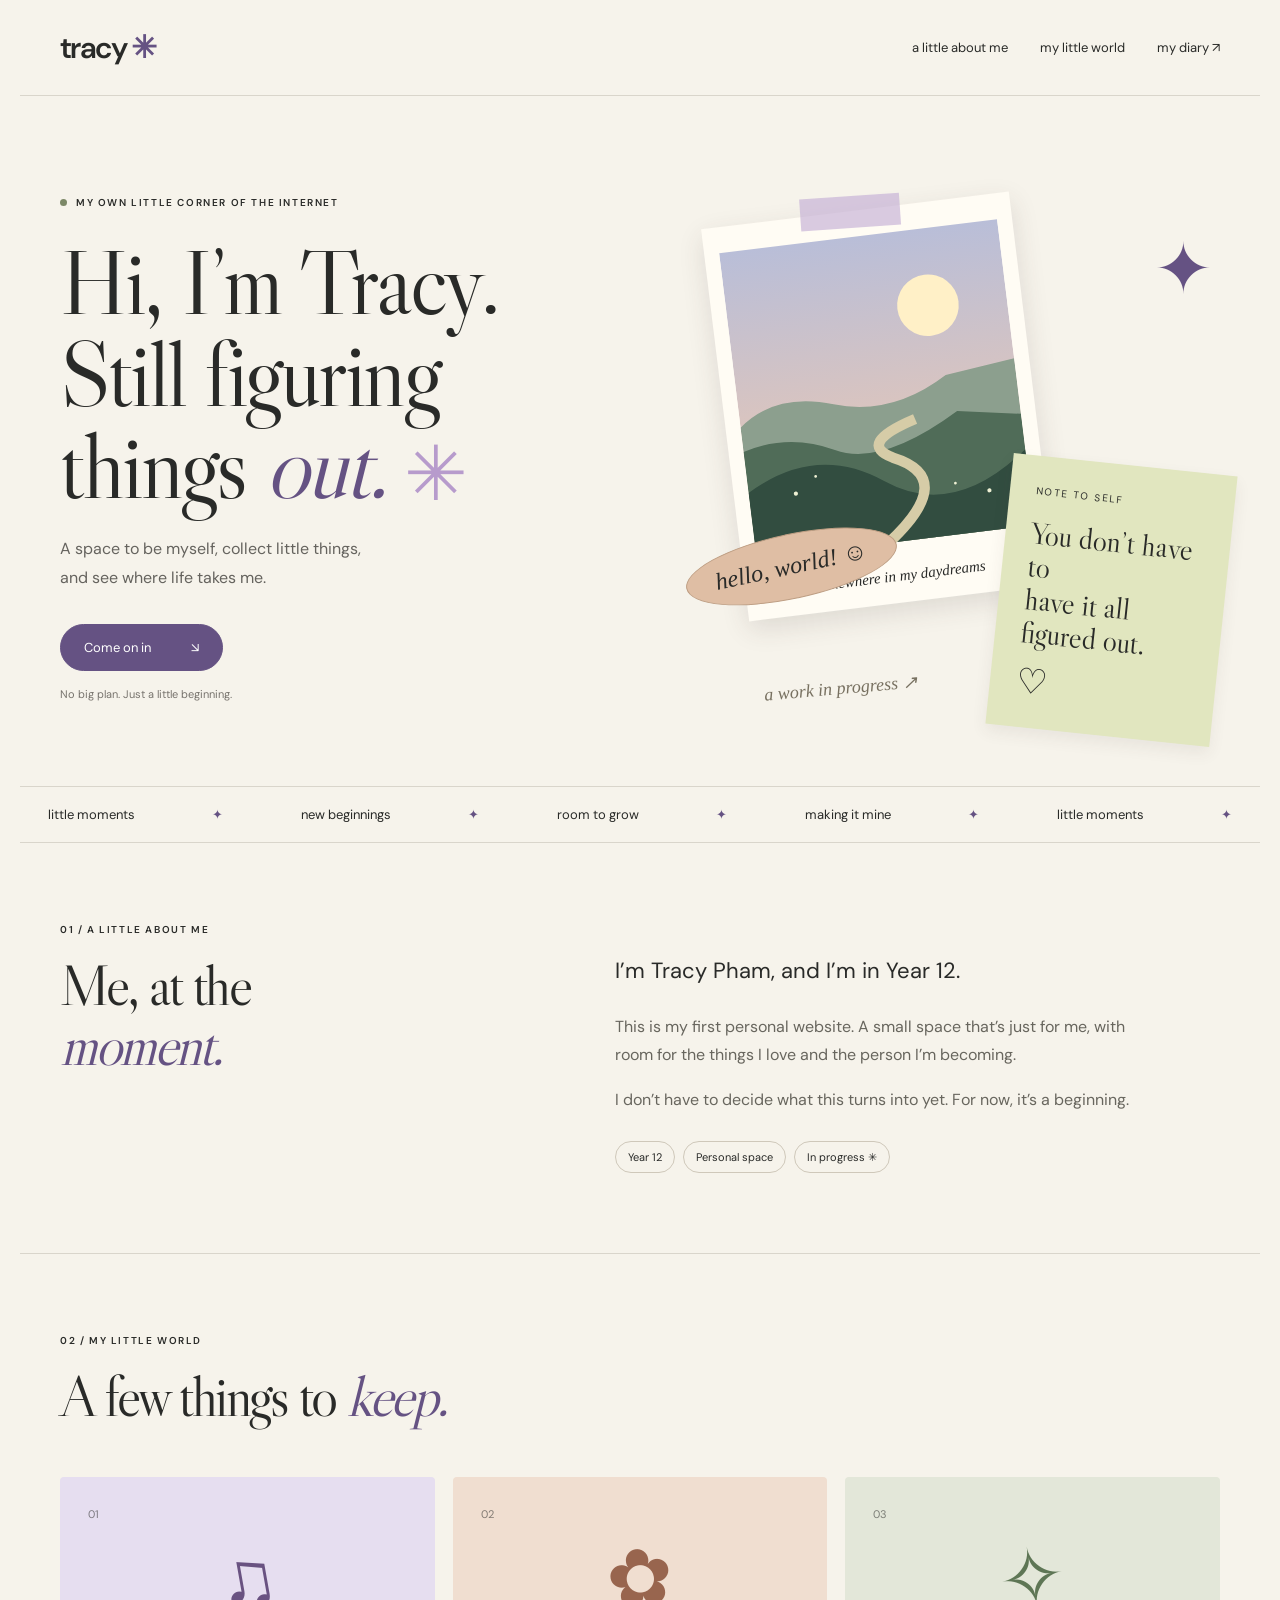
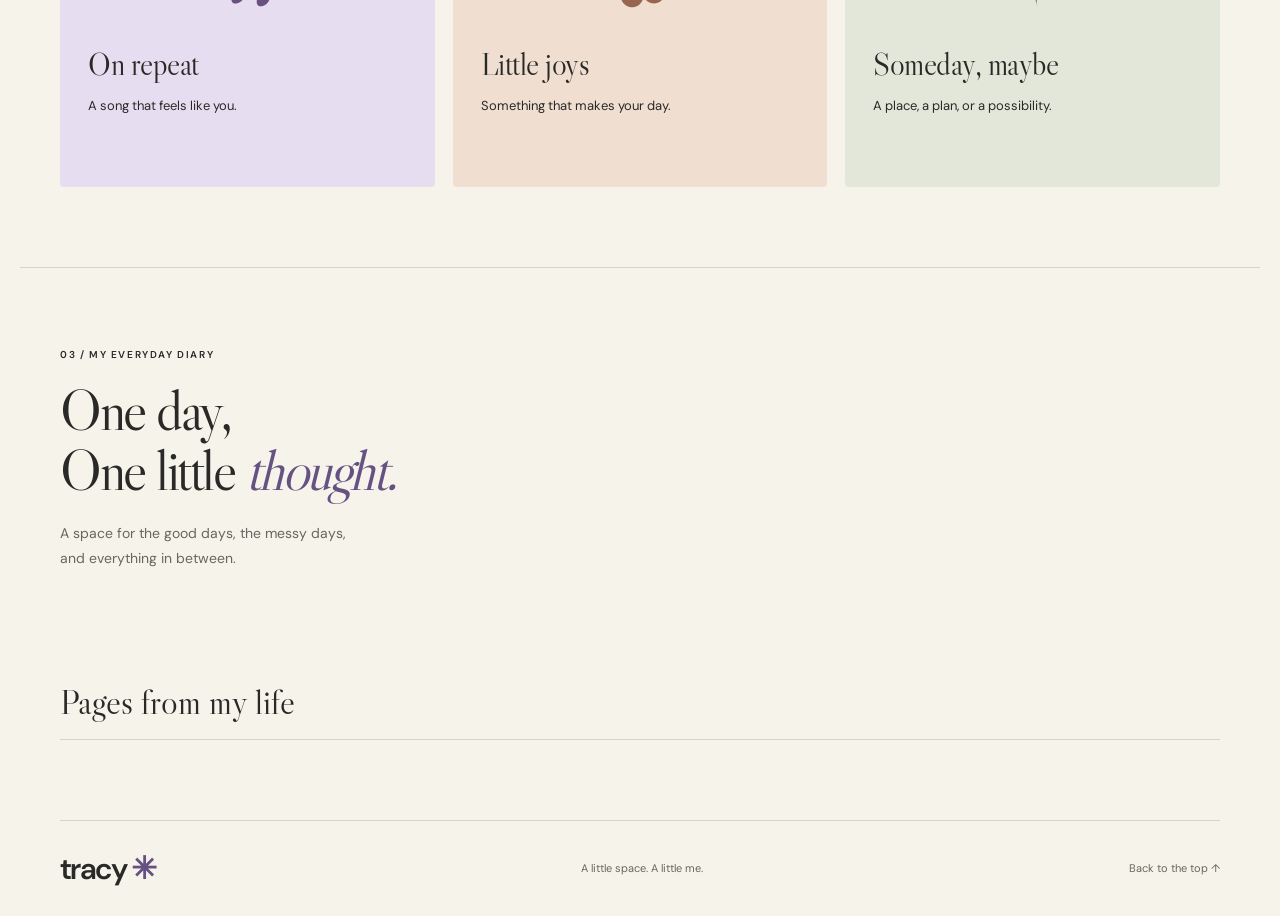
==== commit 0938b875: "Make the shared website view-only" ====
--- a/index.html
+++ b/index.html
@@ -5,7 +5,7 @@
 <div class="collage" aria-label="Illustrated scrapbook with a sun, mountains, and a handwritten note"><div class="orbit" aria-hidden="true">✦</div><div class="photo"><div class="tape"></div><svg viewBox="0 0 400 440" role="img" aria-label="A peaceful illustrated landscape"><defs><linearGradient id="sky" x2="0" y2="1"><stop stop-color="#b9bed8"/><stop offset="1" stop-color="#f2c9ad"/></linearGradient></defs><rect width="400" height="440" fill="url(#sky)"/><circle cx="287" cy="110" r="44" fill="#fff0c7"/><path d="M0 251 Q55 207 136 234 T300 212 L400 200 V440 H0" fill="#8c9f8e"/><path d="M0 286 Q67 267 130 299 T310 265 L400 280 V440 H0" fill="#506c58"/><path d="M0 345 Q104 286 195 352 T400 331 V440 H0" fill="#324d40"/><path d="M190 440 Q300 360 211 320 Q161 294 249 269" fill="none" stroke="#d6cca7" stroke-width="15"/><g fill="#eef0d4"><circle cx="67" cy="354" r="3"/><circle cx="98" cy="333" r="2"/><circle cx="342" cy="383" r="3"/><circle cx="295" cy="367" r="2"/></g></svg><p>somewhere in my daydreams</p></div><div class="sticky"><span>note to self</span><p>You don’t have to<br>have it all<br>figured out.</p><span class="heart">♡</span></div><div class="name-sticker">hello, world! ☺</div><div class="scribble">a work in progress ↗</div></div></section>
 <div class="ticker" aria-hidden="true">little moments <span>✦</span> new beginnings <span>✦</span> room to grow <span>✦</span> making it mine <span>✦</span> little moments <span>✦</span></div>
 <section id="about" class="about"><div><div class="eyebrow">01 / A LITTLE ABOUT ME</div><h2>Me, at the<br><em>moment.</em></h2></div><div class="about-copy"><p class="lead">I’m Tracy Pham, and I’m in Year 12.</p><p>This is my first personal website. A small space that’s just for me, with room for the things I love and the person I’m becoming.</p><p>I don’t have to decide what this turns into yet. For now, it’s a beginning.</p><div class="tags"><span>Year 12</span><span>Personal space</span><span>In progress ✳</span></div></div></section>
-<section id="things" class="world"><div class="section-top"><div><div class="eyebrow">02 / MY LITTLE WORLD</div><h2>A few things to <em>keep.</em></h2></div></div><div class="cards"><article class="card lavender"><span class="card-number">01</span><div class="card-art" aria-hidden="true">♫</div><h3>On repeat</h3><p id="music">A song that feels like you.</p><button class="edit" data-key="music" data-title="What’s on repeat?">Make it mine ↗</button></article><article class="card peach"><span class="card-number">02</span><div class="card-art flower" aria-hidden="true">✿</div><h3>Little joys</h3><p id="joy">Something that makes your day.</p><button class="edit" data-key="joy" data-title="What’s a little joy?">Make it mine ↗</button></article><article class="card green"><span class="card-number">03</span><div class="card-art" aria-hidden="true">✧</div><h3>Someday, maybe</h3><p id="dream">A place, a plan, or a possibility.</p><button class="edit" data-key="dream" data-title="What’s a someday dream?">Make it mine ↗</button></article></div></section>
-<section id="notes" class="notes diary"><div><div class="eyebrow">03 / MY EVERYDAY DIARY</div><h2>One day,<br>One little <em>thought.</em></h2><p>A space for the good days, the messy days,<br>and everything in between.</p><button id="export-diary" class="edit" type="button">Download a diary backup ↓</button></div><form id="note-form"><label for="note">Dear diary,</label><div class="diary-fields"><div><label for="entry-date">Date</label><input id="entry-date" type="date" required></div><div><label for="entry-title">A little title (optional)</label><input id="entry-title" maxlength="100" placeholder="Today felt like…"></div></div><textarea id="note" maxlength="12000" placeholder="What’s on your mind today?" rows="7" required></textarea><div class="note-bottom"><span id="save-status" role="status">Your thoughts belong here.</span><div class="diary-actions"><button id="cancel-edit" class="edit" type="button" hidden>Cancel edit</button><button id="save-entry" class="button" type="submit">Save today’s thought ↗</button></div></div></form><div class="diary-history"><div class="history-heading"><h3>Pages from my life</h3></div><div id="diary-entries"></div></div></section>
+<section id="things" class="world"><div class="section-top"><div><div class="eyebrow">02 / MY LITTLE WORLD</div><h2>A few things to <em>keep.</em></h2></div></div><div class="cards"><article class="card lavender"><span class="card-number">01</span><div class="card-art" aria-hidden="true">♫</div><h3>On repeat</h3><p id="music">A song that feels like you.</p></article><article class="card peach"><span class="card-number">02</span><div class="card-art flower" aria-hidden="true">✿</div><h3>Little joys</h3><p id="joy">Something that makes your day.</p></article><article class="card green"><span class="card-number">03</span><div class="card-art" aria-hidden="true">✧</div><h3>Someday, maybe</h3><p id="dream">A place, a plan, or a possibility.</p></article></div></section>
+<section id="notes" class="notes diary"><div><div class="eyebrow">03 / MY EVERYDAY DIARY</div><h2>One day,<br>One little <em>thought.</em></h2><p>A space for the good days, the messy days,<br>and everything in between.</p></div><div class="diary-history"><div class="history-heading"><h3>Pages from my life</h3></div><div id="diary-entries"></div></div></section>
 <footer><a class="brand" href="#home">tracy<span>✳</span></a><p>A little space. A little me.</p><a href="#home">Back to the top ↑</a></footer></main>
-<dialog id="edit-dialog"><form id="edit-form"><button class="close" type="button" aria-label="Close editor">×</button><h2 id="edit-title">Make it mine</h2><label for="edit-value">Your favourite thing</label><textarea id="edit-value" maxlength="180" rows="3" required></textarea><p>Your edit is saved on this browser only.</p><button class="button" type="submit">Save my favourite ↗</button></form></dialog><script src="app.js"></script><script src="diary.js?v=no-entry-count"></script></body></html>
+<script src="public-updates.js?v=1"></script></body></html>
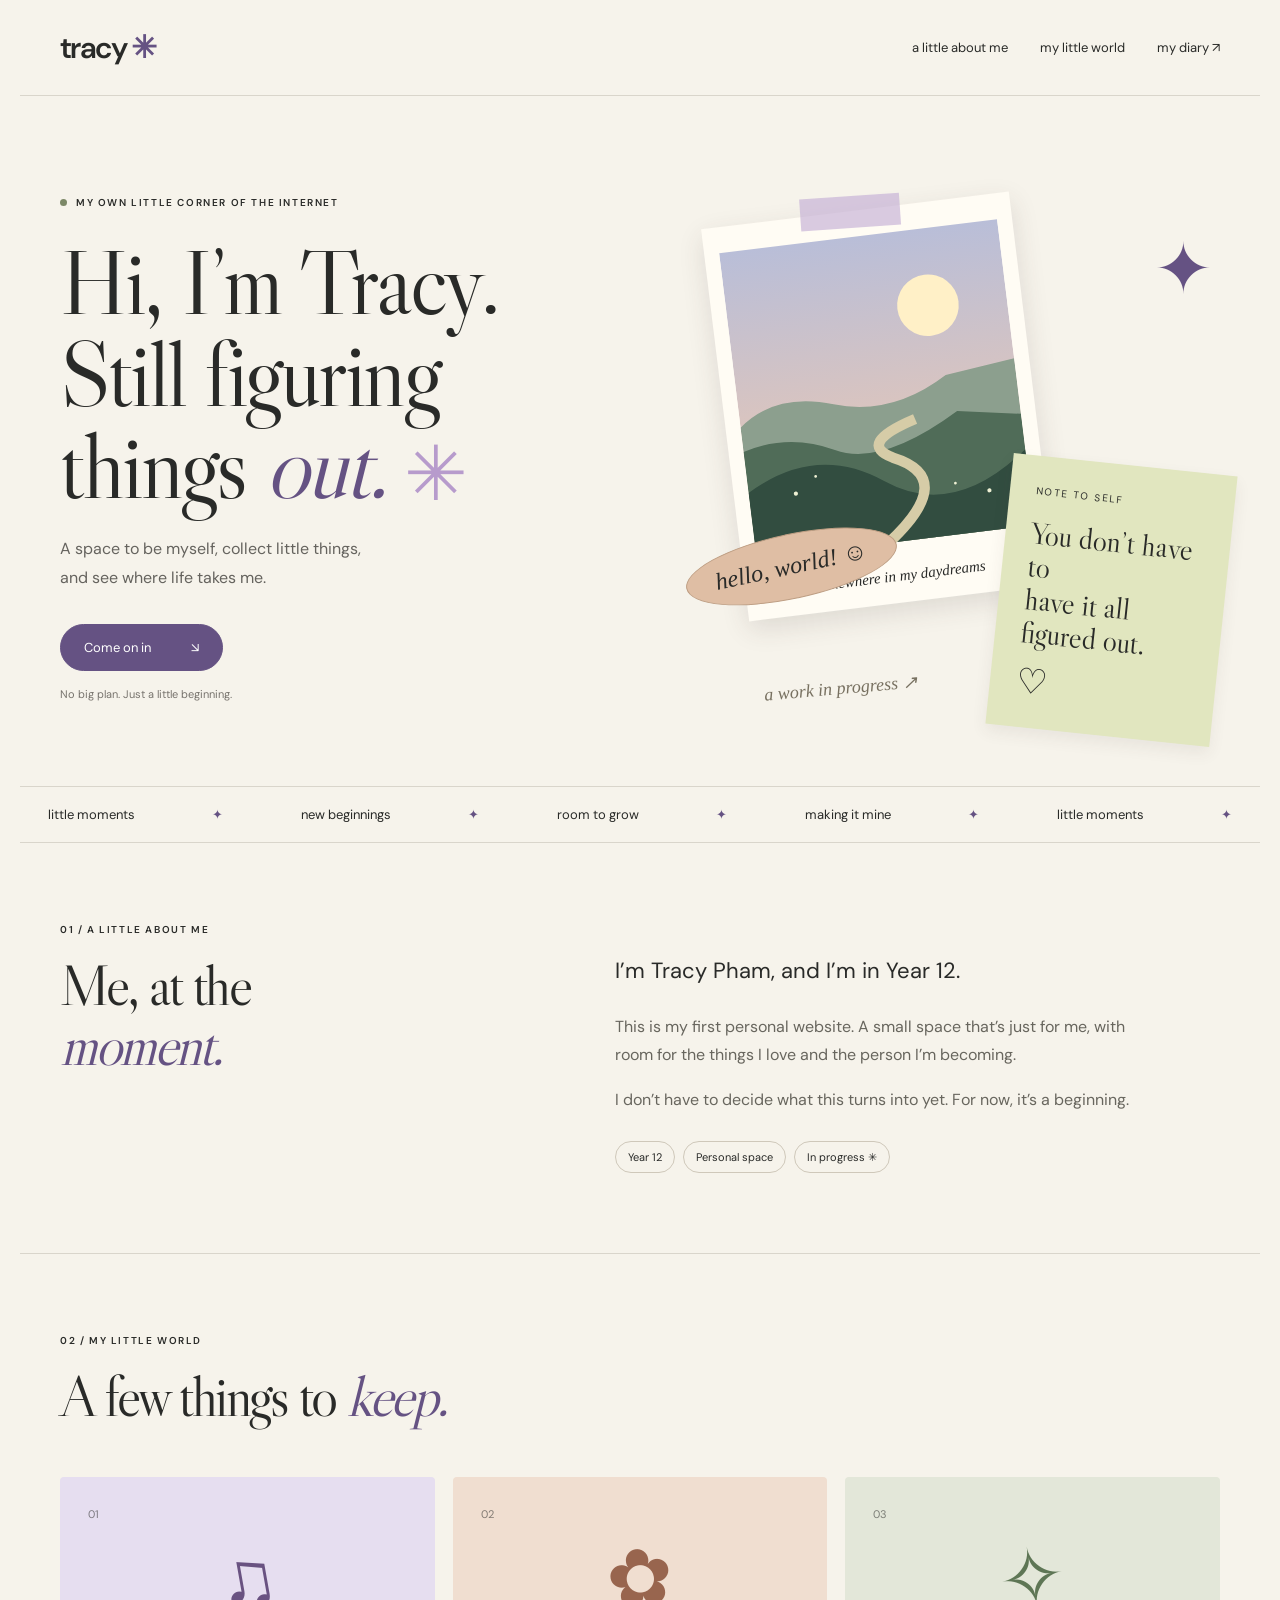
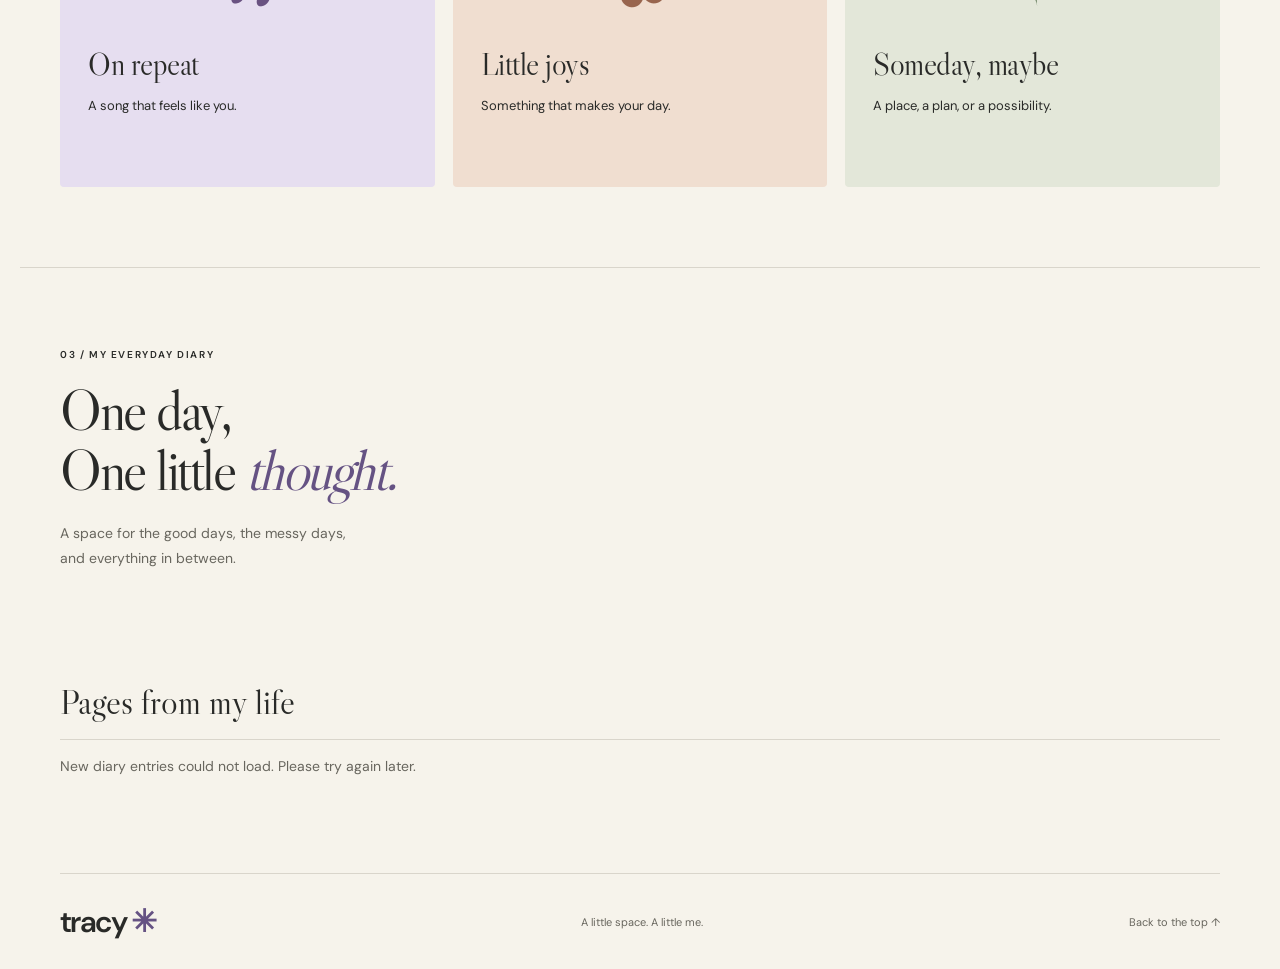
==== commit ae6bbf5a: "Show online diary posts from the owner account" ====
--- a/index.html
+++ b/index.html
@@ -8,4 +8,4 @@
 <section id="things" class="world"><div class="section-top"><div><div class="eyebrow">02 / MY LITTLE WORLD</div><h2>A few things to <em>keep.</em></h2></div></div><div class="cards"><article class="card lavender"><span class="card-number">01</span><div class="card-art" aria-hidden="true">♫</div><h3>On repeat</h3><p id="music">A song that feels like you.</p></article><article class="card peach"><span class="card-number">02</span><div class="card-art flower" aria-hidden="true">✿</div><h3>Little joys</h3><p id="joy">Something that makes your day.</p></article><article class="card green"><span class="card-number">03</span><div class="card-art" aria-hidden="true">✧</div><h3>Someday, maybe</h3><p id="dream">A place, a plan, or a possibility.</p></article></div></section>
 <section id="notes" class="notes diary"><div><div class="eyebrow">03 / MY EVERYDAY DIARY</div><h2>One day,<br>One little <em>thought.</em></h2><p>A space for the good days, the messy days,<br>and everything in between.</p></div><div class="diary-history"><div class="history-heading"><h3>Pages from my life</h3></div><div id="diary-entries"></div></div></section>
 <footer><a class="brand" href="#home">tracy<span>✳</span></a><p>A little space. A little me.</p><a href="#home">Back to the top ↑</a></footer></main>
-<script src="public-updates.js?v=1"></script></body></html>
+<script type="module" src="public-updates.js?v=online-diary-1"></script></body></html>
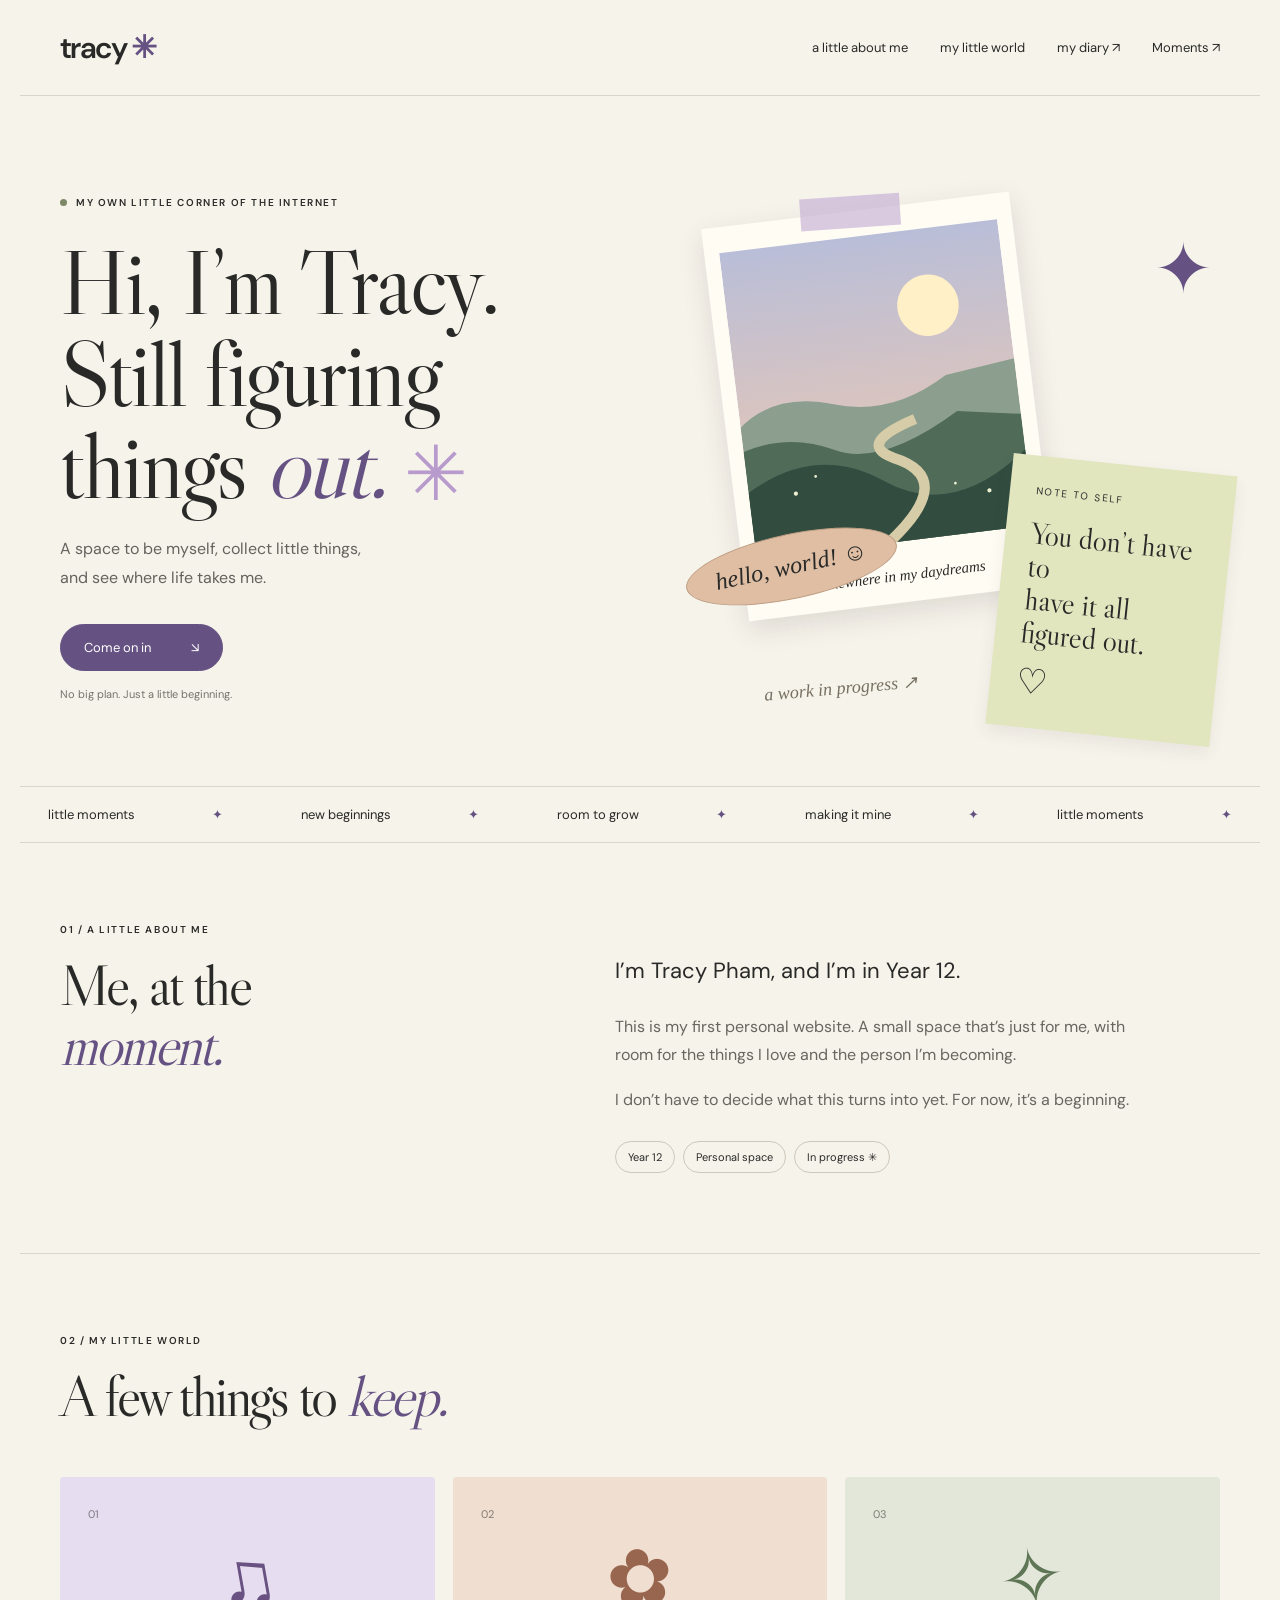
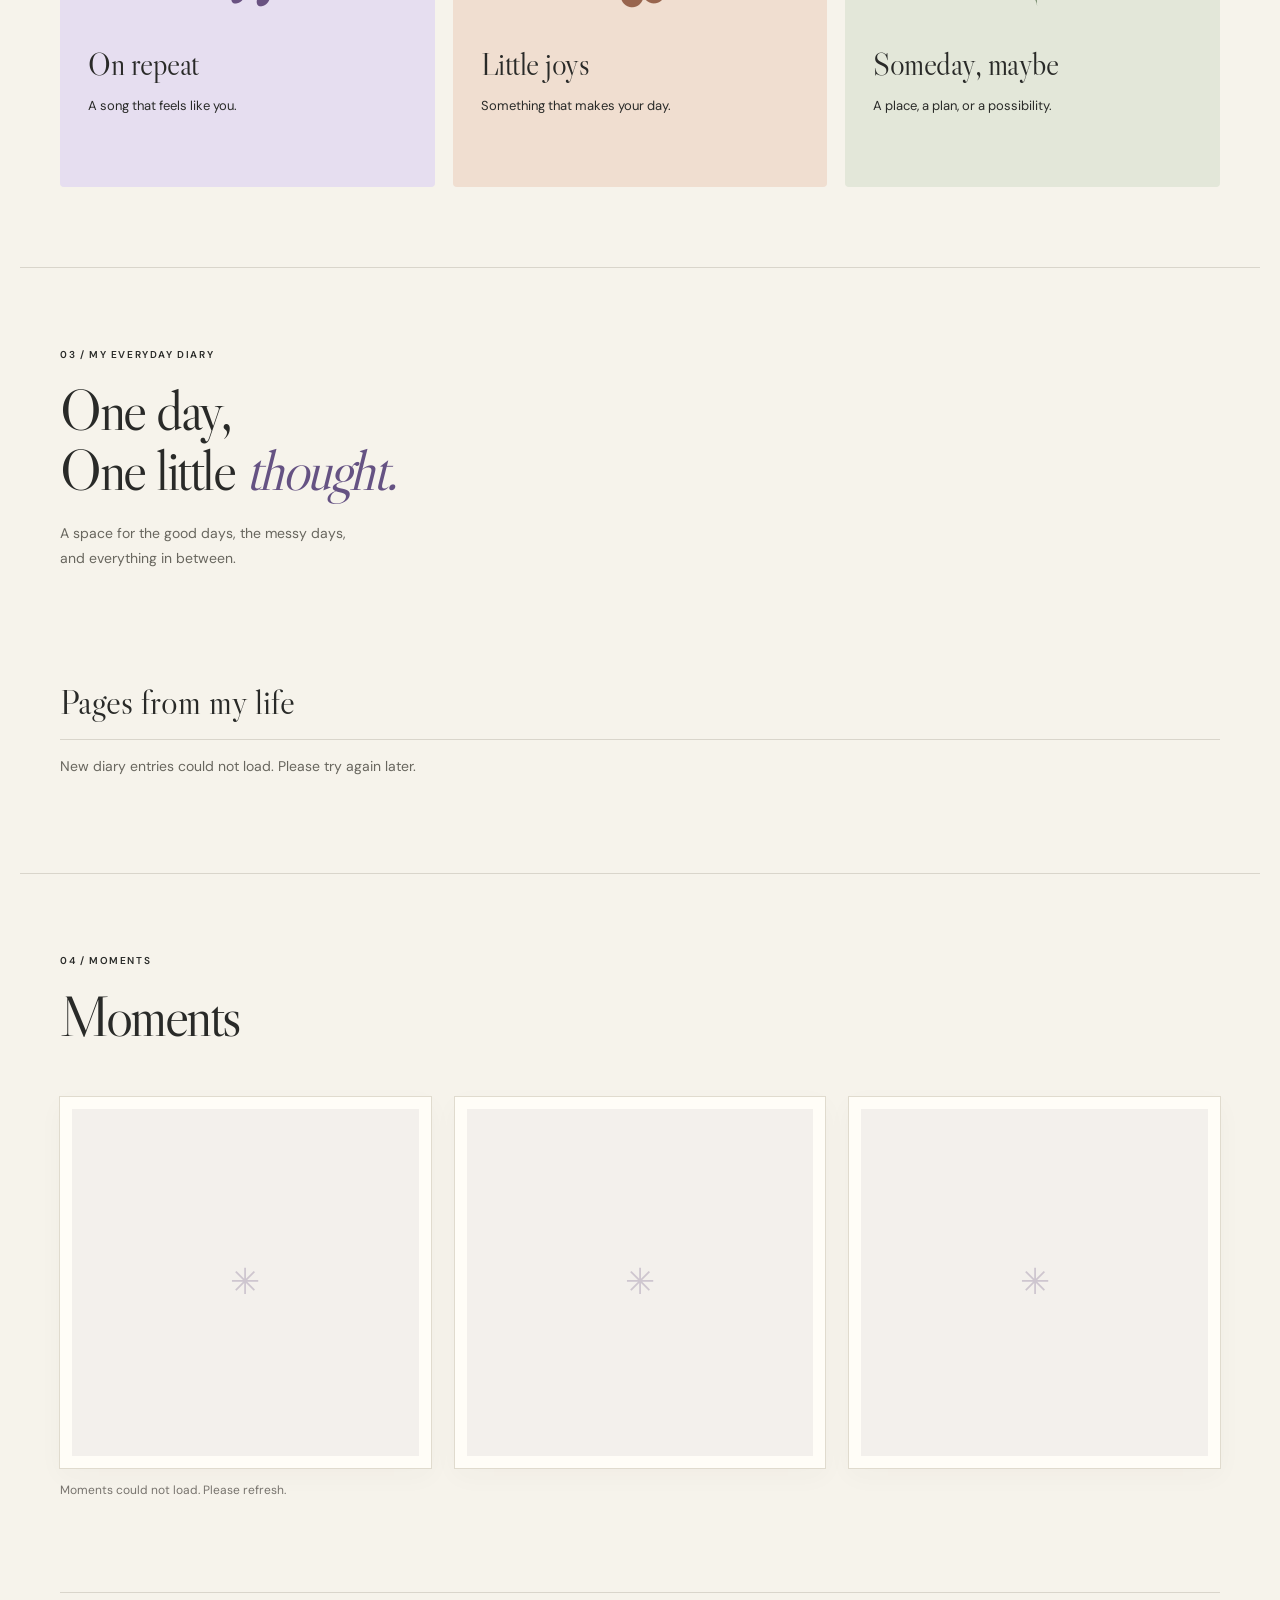
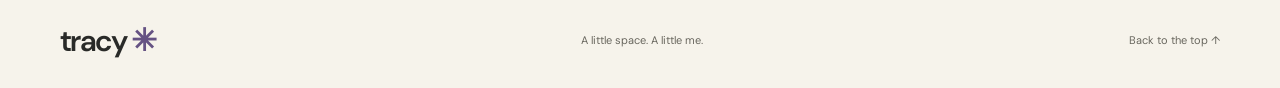
==== commit c1b65fab: "Add Moments photo gallery with owner publishing" ====
--- a/index.html
+++ b/index.html
@@ -1,11 +1,12 @@
 <!doctype html>
-<html lang="en"><head><meta charset="utf-8"><meta name="viewport" content="width=device-width,initial-scale=1"><meta name="theme-color" content="#f6f3eb"><meta name="description" content="Tracy Pham's little corner of the internet. A place for thoughts, favourite things, and whatever comes next."><title>Tracy’s little corner</title><link rel="stylesheet" href="style.css"></head>
-<body><header><a class="brand" href="#home">tracy<span>✳</span></a><nav aria-label="Main navigation"><a href="#about">a little about me</a><a href="#things">my little world</a><a href="#notes">my diary ↗</a></nav></header>
+<html lang="en"><head><meta charset="utf-8"><meta name="viewport" content="width=device-width,initial-scale=1"><meta name="theme-color" content="#f6f3eb"><meta name="description" content="Tracy Pham's little corner of the internet. A place for thoughts, favourite things, and whatever comes next."><title>Tracy’s little corner</title><link rel="stylesheet" href="style.css?v=moments-1"></head>
+<body><header><a class="brand" href="#home">tracy<span>✳</span></a><nav aria-label="Main navigation"><a href="#about">a little about me</a><a href="#things">my little world</a><a href="#notes">my diary ↗</a><a href="#moments">Moments ↗</a></nav></header>
 <main id="home"><section class="hero"><div class="hero-copy"><div class="eyebrow"><span class="dot"></span> MY OWN LITTLE CORNER OF THE INTERNET</div><h1>Hi, I’m Tracy.<br>Still figuring<br>things <em>out.</em><span class="asterisk" aria-hidden="true">✳</span></h1><p>A space to be myself, collect little things,<br class="desktop"> and see where life takes me.</p><a class="button" href="#about">Come on in <span>↘</span></a><div class="tiny">No big plan. Just a little beginning.</div></div>
 <div class="collage" aria-label="Illustrated scrapbook with a sun, mountains, and a handwritten note"><div class="orbit" aria-hidden="true">✦</div><div class="photo"><div class="tape"></div><svg viewBox="0 0 400 440" role="img" aria-label="A peaceful illustrated landscape"><defs><linearGradient id="sky" x2="0" y2="1"><stop stop-color="#b9bed8"/><stop offset="1" stop-color="#f2c9ad"/></linearGradient></defs><rect width="400" height="440" fill="url(#sky)"/><circle cx="287" cy="110" r="44" fill="#fff0c7"/><path d="M0 251 Q55 207 136 234 T300 212 L400 200 V440 H0" fill="#8c9f8e"/><path d="M0 286 Q67 267 130 299 T310 265 L400 280 V440 H0" fill="#506c58"/><path d="M0 345 Q104 286 195 352 T400 331 V440 H0" fill="#324d40"/><path d="M190 440 Q300 360 211 320 Q161 294 249 269" fill="none" stroke="#d6cca7" stroke-width="15"/><g fill="#eef0d4"><circle cx="67" cy="354" r="3"/><circle cx="98" cy="333" r="2"/><circle cx="342" cy="383" r="3"/><circle cx="295" cy="367" r="2"/></g></svg><p>somewhere in my daydreams</p></div><div class="sticky"><span>note to self</span><p>You don’t have to<br>have it all<br>figured out.</p><span class="heart">♡</span></div><div class="name-sticker">hello, world! ☺</div><div class="scribble">a work in progress ↗</div></div></section>
 <div class="ticker" aria-hidden="true">little moments <span>✦</span> new beginnings <span>✦</span> room to grow <span>✦</span> making it mine <span>✦</span> little moments <span>✦</span></div>
 <section id="about" class="about"><div><div class="eyebrow">01 / A LITTLE ABOUT ME</div><h2>Me, at the<br><em>moment.</em></h2></div><div class="about-copy"><p class="lead">I’m Tracy Pham, and I’m in Year 12.</p><p>This is my first personal website. A small space that’s just for me, with room for the things I love and the person I’m becoming.</p><p>I don’t have to decide what this turns into yet. For now, it’s a beginning.</p><div class="tags"><span>Year 12</span><span>Personal space</span><span>In progress ✳</span></div></div></section>
 <section id="things" class="world"><div class="section-top"><div><div class="eyebrow">02 / MY LITTLE WORLD</div><h2>A few things to <em>keep.</em></h2></div></div><div class="cards"><article class="card lavender"><span class="card-number">01</span><div class="card-art" aria-hidden="true">♫</div><h3>On repeat</h3><p id="music">A song that feels like you.</p></article><article class="card peach"><span class="card-number">02</span><div class="card-art flower" aria-hidden="true">✿</div><h3>Little joys</h3><p id="joy">Something that makes your day.</p></article><article class="card green"><span class="card-number">03</span><div class="card-art" aria-hidden="true">✧</div><h3>Someday, maybe</h3><p id="dream">A place, a plan, or a possibility.</p></article></div></section>
 <section id="notes" class="notes diary"><div><div class="eyebrow">03 / MY EVERYDAY DIARY</div><h2>One day,<br>One little <em>thought.</em></h2><p>A space for the good days, the messy days,<br>and everything in between.</p></div><div class="diary-history"><div class="history-heading"><h3>Pages from my life</h3></div><div id="diary-entries"></div></div></section>
+<section id="moments" class="moments"><div class="section-top"><div><div class="eyebrow">04 / MOMENTS</div><h2>Moments</h2></div></div><div id="moments-grid" class="moments-grid"><div class="moment-placeholder" aria-hidden="true">✳</div><div class="moment-placeholder" aria-hidden="true">✳</div><div class="moment-placeholder" aria-hidden="true">✳</div></div><p id="moments-status" role="status"></p></section>
 <footer><a class="brand" href="#home">tracy<span>✳</span></a><p>A little space. A little me.</p><a href="#home">Back to the top ↑</a></footer></main>
-<script type="module" src="public-updates.js?v=online-diary-1"></script></body></html>
+<script type="module" src="public-updates.js?v=moments-1"></script></body></html>
--- a/style.css
+++ b/style.css
@@ -1,3 +1,4 @@
 @import url('https://fonts.googleapis.com/css2?family=DM+Sans:wght@400;500;600;700&family=Libre+Caslon+Display&display=swap');
 :root{--paper:#f6f3eb;--ink:#292a28;--purple:#655283;--line:#d9d5cb}*{box-sizing:border-box}html{scroll-behavior:smooth;scroll-padding-top:25px}body{margin:0;background:var(--paper);color:var(--ink);font-family:'DM Sans',sans-serif;font-size:16px}a{color:inherit;text-decoration:none}button,textarea{font:inherit}button,a,textarea{outline-offset:5px}header,main{max-width:1240px;margin:auto}header{display:flex;justify-content:space-between;align-items:center;padding:27px 40px;border-bottom:1px solid var(--line)}.brand{font-size:30px;font-weight:600;letter-spacing:-1.6px}.brand span{display:inline-block;color:var(--purple);font-size:31px;margin-left:5px}nav{display:flex;gap:32px;font-size:13px}nav a:hover,footer a:hover{text-decoration:underline}.hero{display:grid;grid-template-columns:1.1fr 1fr;min-height:690px;padding:73px 40px 58px;gap:35px;align-items:center}.eyebrow{font-size:10px;letter-spacing:1.6px;font-weight:600;display:flex;gap:9px;align-items:center}.dot{width:7px;height:7px;border-radius:100%;background:#7c8867}h1,h2{font-family:'Libre Caslon Display',Georgia,serif;font-weight:400;letter-spacing:-2.5px}h1{font-size:93px;line-height:.99;margin:27px 0 23px;position:relative}em{color:var(--purple);font-weight:400}.asterisk{color:#b79bcc;font-family:serif;font-size:76px;position:absolute;bottom:0;margin-left:18px}.hero-copy>p{font-size:16px;line-height:1.8;color:#65635e}.button{display:inline-flex;background:var(--purple);border:1px solid var(--purple);color:white;padding:14px 23px;border-radius:100px;gap:40px;align-items:center;font-size:13px;cursor:pointer}.button:hover{background:#4e3e68}.hero .button{margin-top:15px}.tiny{font-size:11px;color:#77736d;margin-top:16px}.collage{position:relative;height:500px}.photo{position:absolute;left:40px;top:10px;width:310px;background:#fffcf4;padding:15px 15px 3px;transform:rotate(-7deg);box-shadow:0 9px 27px #40383122}.photo svg{width:100%;display:block;height:330px;object-fit:cover}.photo p{font-family:Georgia,serif;font-style:italic;text-align:center;font-size:15px}.tape{position:absolute;top:-15px;left:100px;width:100px;height:32px;background:#c6b1d6a8;transform:rotate(3deg)}.sticky{position:absolute;top:265px;right:-4px;background:#e1e6bf;padding:23px 26px;width:225px;transform:rotate(6deg);box-shadow:0 7px 16px #40383113}.sticky>span:first-child{font-size:10px;text-transform:uppercase;letter-spacing:1.5px}.sticky p{font-family:'Libre Caslon Display',Georgia,serif;font-size:30px;line-height:1.1;margin:17px 0 10px}.heart{font-size:35px}.name-sticker{position:absolute;left:0;top:335px;background:#dfbea4;border:1px solid #be9e83;border-radius:50%;padding:18px 29px;font-family:Georgia,serif;font-style:italic;font-size:24px;transform:rotate(-12deg)}.orbit{position:absolute;right:7px;top:25px;font-size:70px;color:var(--purple)}.scribble{position:absolute;bottom:0;left:80px;font:italic 18px Georgia,serif;color:#777060;transform:rotate(-5deg)}.ticker{border-top:1px solid var(--line);border-bottom:1px solid var(--line);display:flex;justify-content:space-around;gap:22px;white-space:nowrap;overflow:hidden;padding:19px 0;font-size:13px}.ticker span{color:var(--purple)}section:not(.hero){padding:80px 40px}.about{display:grid;grid-template-columns:1fr 1.3fr;gap:90px;border-bottom:1px solid var(--line)}h2{font-size:57px;line-height:1.05;margin:20px 0}.about-copy{padding-top:28px;max-width:550px}.about-copy p{color:#68665e;line-height:1.8}.about-copy .lead{color:var(--ink);font-size:22px;margin-top:0}.tags{display:flex;gap:8px;flex-wrap:wrap;margin-top:26px}.tags span{font-size:11px;padding:8px 12px;border:1px solid #cfc8ba;border-radius:30px}.section-top{display:flex;justify-content:space-between;align-items:center;margin-bottom:30px}.section-top>p{font-size:13px;line-height:1.8;color:#68665e}.cards{display:grid;grid-template-columns:repeat(3,1fr);gap:18px}.card{padding:25px 28px 26px;border-radius:4px;position:relative;min-height:310px}.lavender{background:#e6def0}.peach{background:#f0ded0}.green{background:#e3e7d9}.card-number{font-size:11px;opacity:.55}.card-art{text-align:center;font:80px Georgia,serif;color:#695281;height:112px;line-height:112px;transform:rotate(-10deg)}.flower{color:#98654e}.green .card-art{color:#5e7655}.card h3{font-family:'Libre Caslon Display',Georgia,serif;font-weight:400;font-size:31px;letter-spacing:-.5px;margin:10px 0}.card p{font-size:13px;line-height:1.6;min-height:42px;overflow-wrap:anywhere}.edit{background:none;border:0;border-bottom:1px solid #89827a;padding:8px 0 5px;font-size:11px;cursor:pointer}.edit:hover{color:var(--purple)}.storage-note{color:#77736d;font-size:11px;margin-top:20px}.notes{border-top:1px solid var(--line);display:grid;grid-template-columns:1fr 1.2fr;gap:60px}.notes>div>p{font-size:14px;line-height:1.8;color:#68665e}#note-form{background:#fffdf7;border:1px solid #e0dbce;padding:30px;transform:rotate(1deg);box-shadow:0 8px 25px #40383108}label{display:block;font-family:Georgia,serif;font-style:italic;font-size:22px;margin-bottom:18px}textarea{width:100%;resize:vertical;color:var(--ink);background:transparent;border:0;line-height:2;padding:6px;background-image:repeating-linear-gradient(transparent,transparent 31px,#e6e0d5 31px,#e6e0d5 32px)}textarea::placeholder{color:#96928a}.note-bottom{display:flex;align-items:center;justify-content:space-between;gap:20px;margin-top:15px}#save-status{font-size:10px;color:#77736d}.note-bottom .button{font-size:11px;padding:12px 16px;gap:6px}footer{margin:0 40px;border-top:1px solid var(--line);padding:27px 0;display:flex;justify-content:space-between;align-items:center}footer p,footer>a:last-child{font-size:11px;color:#68665e}dialog{background:var(--paper);color:var(--ink);border:1px solid var(--line);border-radius:12px;padding:32px;max-width:480px;width:calc(100% - 36px)}dialog::backdrop{background:#292a2855;backdrop-filter:blur(3px)}dialog h2{font-size:40px;letter-spacing:-1px}dialog label{font:12px 'DM Sans',sans-serif;margin-top:25px}dialog p{font-size:11px;color:#77736d}dialog .close{position:absolute;right:17px;top:10px;border:0;background:transparent;font-size:28px;cursor:pointer}dialog .button{margin-top:15px}@media(min-width:1300px){.hero{min-height:740px}}@media(max-width:900px){h1{font-size:75px}.hero{gap:10px}.photo{left:15px;width:260px}.photo svg{height:290px}.sticky{right:0;top:255px;width:200px}.name-sticker{top:350px;font-size:20px}.about{gap:35px}.notes{gap:25px}.note-bottom{align-items:flex-start;flex-direction:column}.cards{gap:12px}.card{padding:20px}}@media(max-width:650px){header{padding:20px 22px}nav{gap:17px;font-size:11px}nav a:first-child{display:none}.hero{grid-template-columns:1fr;padding:45px 24px 30px;gap:40px}.eyebrow{font-size:9px}h1{font-size:76px}.asterisk{font-size:55px}.collage{height:465px;max-width:350px;width:100%;margin:auto}.photo{left:25px;width:265px}.sticky{top:250px;right:-3px}.scribble{left:42px}.ticker{justify-content:flex-start;padding-left:24px;font-size:12px}section:not(.hero){padding:50px 24px}.about,.notes{grid-template-columns:1fr;gap:10px}h2{font-size:49px}.about-copy{padding-top:6px}.section-top{display:block}.section-top>p{margin-bottom:25px}.cards{grid-template-columns:1fr}.card{min-height:245px;padding:22px 28px}.card-art{position:absolute;right:28px;top:18px;height:100px}.card h3{margin-top:40px}.card p{max-width:230px}.note-bottom{align-items:center;flex-direction:row}#note-form{padding:22px;transform:none}footer{margin:0 24px;flex-wrap:wrap;gap:20px}footer p{display:none}}@media(prefers-reduced-motion:reduce){html{scroll-behavior:auto}}
 .diary-privacy{max-width:340px;font-size:12px!important;line-height:1.7!important}.diary-fields{display:grid;grid-template-columns:150px 1fr;gap:16px;margin-bottom:18px}.diary-fields label{font:11px 'DM Sans',sans-serif;font-style:normal;margin-bottom:8px;color:#68665e}.diary-fields input{width:100%;min-width:0;background:transparent;border:1px solid #d9d5cb;border-radius:5px;padding:10px;font:12px 'DM Sans',sans-serif;color:var(--ink)}.diary-history{grid-column:1/-1;margin-top:35px}.history-heading{display:flex;align-items:center;justify-content:space-between;border-bottom:1px solid var(--line);padding-bottom:16px;gap:16px}.history-heading h3{font:35px 'Libre Caslon Display',Georgia,serif;margin:0}.history-heading>span{font-size:12px;color:#77736d}.diary-page{padding:28px 0;border-bottom:1px solid var(--line)}.diary-page time{font-size:10px;color:var(--purple);text-transform:uppercase;letter-spacing:1px}.diary-page h4{font:29px 'Libre Caslon Display',Georgia,serif;margin:13px 0}.diary-page p{white-space:pre-wrap;overflow-wrap:anywhere;font-size:14px;line-height:1.9;max-width:800px;margin:12px 0}.page-actions,.diary-actions{display:flex;gap:18px;align-items:center}.page-actions .edit{font-size:11px}.empty-diary{padding:32px 0;color:#77736d;font-size:14px}.diary-actions [hidden]{display:none}.diary textarea{min-height:180px}#export-diary{margin-top:12px}@media(max-width:650px){.diary-fields{grid-template-columns:1fr}.diary .note-bottom{flex-direction:column;align-items:flex-start}.history-heading h3{font-size:29px}.diary-history{margin-top:25px}}
+.moments{border-top:1px solid var(--line)}.moments-grid{display:grid;grid-template-columns:repeat(3,minmax(0,1fr));gap:24px;align-items:start}.moment-frame{margin:0;background:#fffdf7;border:1px solid #e0dbce;padding:12px 12px 16px;box-shadow:0 8px 25px #40383108;min-width:0}.moment-frame>a:first-child{display:block}.moment-frame img{display:block;width:100%;aspect-ratio:1;object-fit:cover;background:#e6def0}.moment-frame figcaption{padding:14px 3px 0;overflow-wrap:anywhere}.moment-frame figcaption span{display:block;font:24px Georgia,serif}.moment-frame time{display:block;color:#77736d;font-size:10px;margin-top:10px}.moment-frame .edit{display:inline-block;margin:8px 3px 0}.moment-placeholder{aspect-ratio:1;background:#e6def033;border:12px solid #fffdf7;outline:1px solid #e0dbce;display:grid;place-items:center;font:36px Georgia,serif;color:#69528144;box-shadow:0 8px 25px #40383108}.moment-form{display:grid;grid-template-columns:1fr 160px auto;gap:18px;align-items:end;margin-bottom:32px}.moment-form label{font:11px 'DM Sans',sans-serif;margin:0 0 8px;color:#68665e}.moment-form input{width:100%;min-width:0;background:transparent;border:1px solid #d9d5cb;border-radius:5px;padding:12px;font:12px 'DM Sans',sans-serif;color:var(--ink)}.moment-form .button{font-size:12px;padding:13px 22px}.moment-form p{grid-column:1/-1;font-size:12px;color:#77736d;line-height:1.7;margin:0}#moments-status{font-size:12px;color:#77736d;line-height:1.7}#moments-status:empty{display:none}@media(max-width:650px){nav{gap:12px;font-size:10px}.moments-grid{gap:10px}.moment-frame{padding:5px 5px 10px}.moment-frame figcaption{padding:8px 1px 0}.moment-frame figcaption span{font-size:14px}.moment-frame time{font-size:9px}.moment-frame .edit{font-size:9px}.moment-placeholder{border-width:5px;font-size:24px}.moment-form{grid-template-columns:1fr 130px;gap:14px}.moment-form .button{grid-column:1/-1;justify-self:start}}
